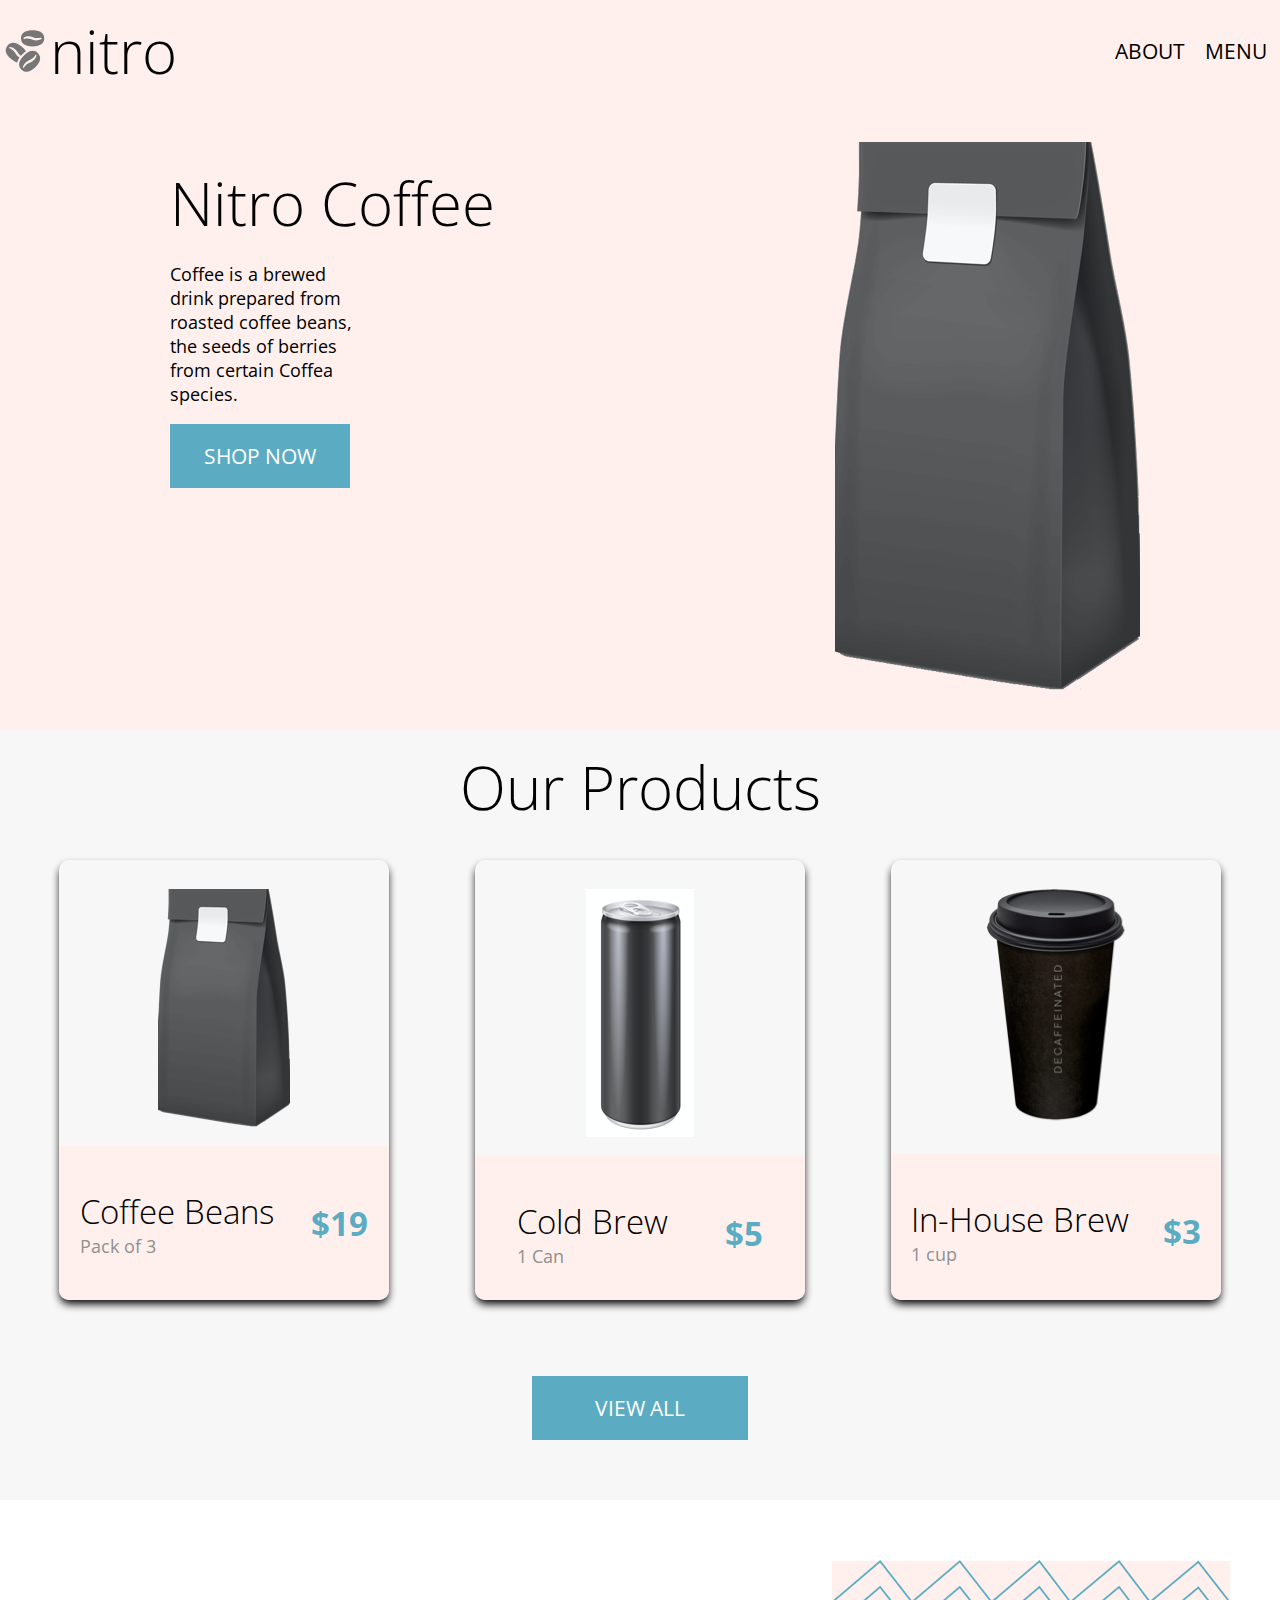
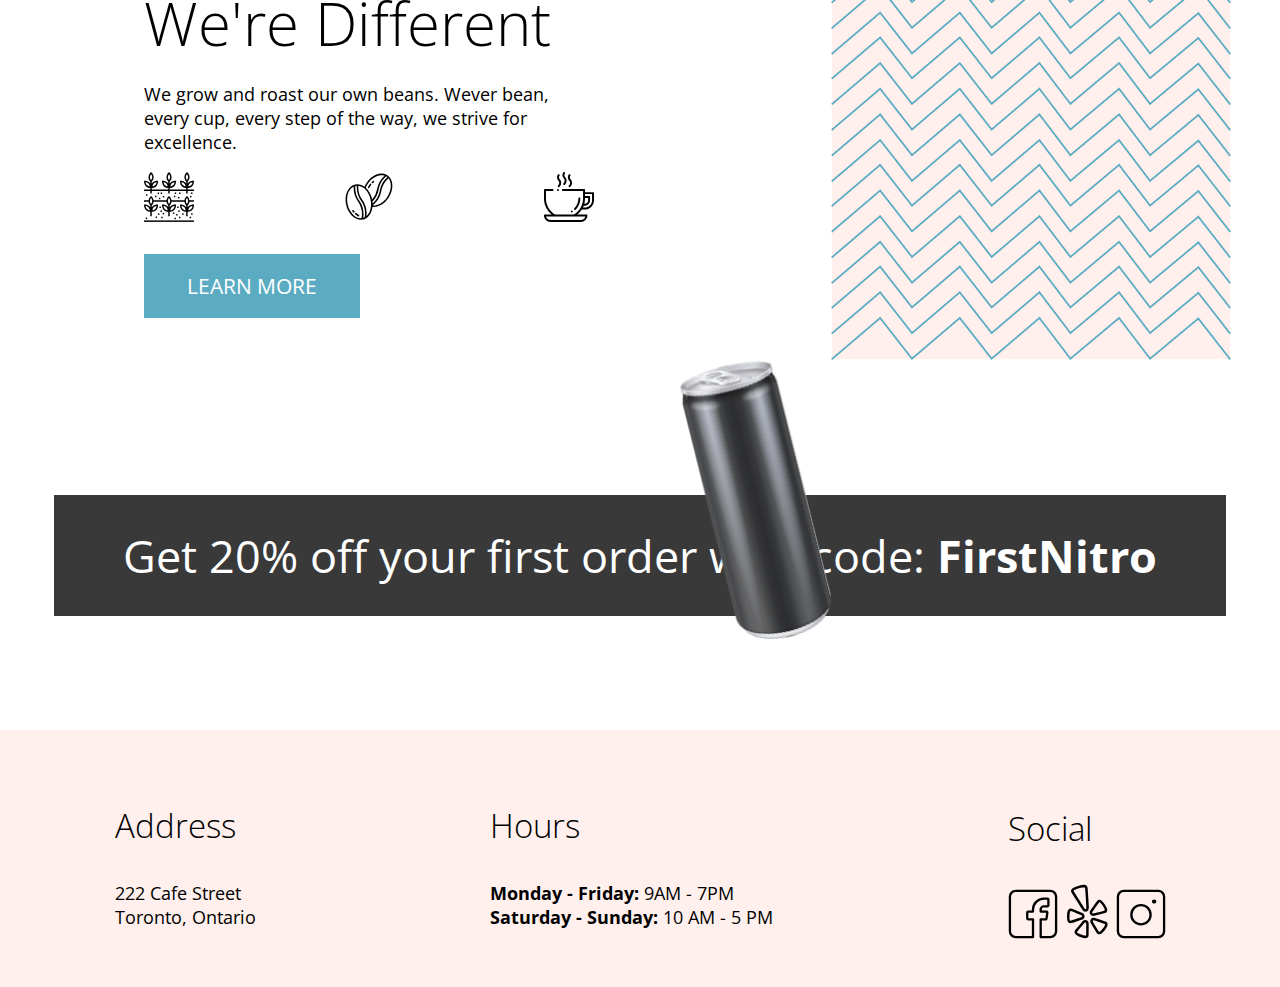
==== index.html @ 3b49636c "initial commit" ====
<!DOCTYPE html>
<html lang="en">
<head>
    <meta charset="UTF-8">
    <meta name="viewport" content="width=device-width, initial-scale=1.0">
    <link href="https://fonts.googleapis.com/css2?family=Open+Sans:ital,wght@0,300;0,400;0,600;0,700;1,400&display=swap" rel="stylesheet">
    <link rel="stylesheet" type="text/css" href="css/global.css">
    <link rel="stylesheet" type="text/css" href="css/landing.css">
    <title>Coffee Shop - Home</title>
</head>
<body>

    <header>
        <nav class="header__container">
            <div class="header_card-left">
                <a href="index.html"> 
                    <img src="assets/coffee-beans-logo-and-footer.svg" alt="coffee bean logo" class="header__img">
                   </a>
                <h2 class="header__nav--linktext">
                    nitro
                </h2>
            </div>
               
            <div class="header__card-right">

                 <a href="index.html" class="nav__link header__nav--linktext">
                        ABOUT
                 </a>
                <a href="pages /menu.html" class="nav__link header__nav--linktext">
                        MENU
                </a>
                <a href="pages /menu.html" class="nav__link header__nav--linktext nav-shopnow">
                   SHOP NOW
                </a>
             </div>
        </nav>
    </header>

    <section class="section__intro-container">
        <div class="section__intro-card"> 
            <h1 class="section__intro-title">Nitro Coffee</h1>
            <p class="section__intro-text">Coffee is a brewed drink prepared from roasted coffee beans, the seeds of berries from certain Coffea species.</p>
             <a href="pages /menu.html" class="section__button-shop-link">
                <button type="button" class="section__button-shop">SHOP NOW</button>
             </a>
        </div>
        <img src="assets/coffeebeans-hero.png" alt="coffee bag" class="section__intro-img">
    </section>


    <main class="main__background">
        <h2 class="main__title-text">Our Products</h2>

        <section class="main__cards"> 

            <div class="main__coffeebean_card"> 
                <img src="assets/coffeebeans.png" alt="coffee beans" class="main__coffeebean_card-img">
                <div class="main__coffeebean_card-bottom">
                    <div class="main__coffeebean_card-bottom-left">
                        <h3 class="main__coffeebean_card-bottom-title">Coffee Beans</h3>
                        <p class="main__coffeebean_card-bottom-descr"> Pack of 3</p>
                    </div>
                    <div class="main__coffeebean_card-bottom-right">
                        <p class="main__cards-price">$19</p>
                    </div>
                </div>
            </div>
        
            <div class="main__coldbrew_card">
                <img src="assets/coldbrew.png" alt="cold brew" class="main__coldbrew_card-img">
                <div class="main__coldbrew_card-bottom">
                    <div class="main__coldbrew_card-bottom-left">
                        <h3 class="main__coldbrew_card-bottom-title">Cold Brew</h3>
                        <p class="main__coldbrew_card-bottom-descr">1 Can</p>
                    </div>
                    <div class="main__coldbrew_card-bottom-right">
                        <p class="main__cards-price">$5</p>
                    </div>
                </div>
            </div>

            <div class="main__inhousebrew_card">
                <img src="assets/inhousebrew.png" alt="in-house brew" class="main__inhousebrew_card-img">
                <div class="main__inhousebrew_card-bottom">
                    <div class="main__inhousebrew-bottom-left">
                        <h3 class="main__inhousebrew_card-bottom-title">In-House Brew</h3>
                        <p class="main__inhousebrew_card-bottom-descr">1 cup</p>
                    </div>
                    <div class="main__inhousebrew_card-bottom-right">
                        <p class="main__cards-price">$3</p>
                    </div>
                </div>
            </div>
        </section>

        <div class="main__button-card">
            <a href="pages /menu.html" class="main__button-view--link main__button-view">VIEW ALL
                </a>
        </div>
    </main>

    <section>
        <div class="section__descr-container">
            <div class="section__descr-container-left">
                <h2 class="section__descr-title"> We're Different</h2>
                <p class="section__descr-words"> We grow and roast our own beans. Wever bean, every cup, every step of the way, we strive for excellence.</p>
                <div class="section__descr-img-card">
                    <img src="assets/planting.svg" alt="plant" class="section__descr-logo">
                    <img src="assets/coffee-beans.svg" alt="coffee beans" class="section__descr-logo">
                    <img src="assets/coffee-cup.svg" alt="coffeecup" class="section__descr-logo">
                </div>
                <a href="index.html" class="section__descr-button">LEARN MORE</a>
            </div>
            <div class="section__descr-container-right">
                <img src="assets/coldbrewbackground.png" alt="zigzag background" class="section__descr-bckgr-img">
                <img src="assets/tiltedcan.png" alt="tilted can" class="section__decr-img-can"> 
            </div>
        </div>
       
    </section>

    <section class="section__discount-card">
        <div class="section__discount-banner">
            <p class="section__discount-banner--text">Get 20% off your first order with code: <strong>FirstNitro</strong></p>
        </div>
    </section>
    
    <footer class="footer-area">
        <section class="footer__container">
            <div class="footer__card-address">
                <h3 class="footer_heading">Address</h3>
                <p>222 Cafe Street
                    <br>Toronto, Ontario<br>
                </p>
            </div>

            <div class="footer__card-hours">
                <h3 class="footer_heading">Hours</h3>
                <p> <strong>Monday - Friday:</strong> 9AM - 7PM
                    <br> <strong>Saturday - Sunday: </strong> 10 AM - 5 PM<br>
                </p>
            </div>

            <div class="footer__card-social"> 
                <h3 class="footer_heading">Social</h3>
                <a href="https://www.facebook.com/" class="footer-area__links"> 
                    <img src="assets/Facebook-Icon.svg" alt="Facebook" width="50px">
                </a>
                <a href="https://www.yelp.com/" class="footer-area__links"> 
                    <img src="assets/Yelp-Icon.svg" alt="Yelp" width="50px">
                </a>
                <a href="https://www.instagram.com" class="footer-area__links">
                    <img src="assets/Instagram-Icon.svg" alt="Instagram" width="50px">
                </a> 
            </div>

        </section>

    </footer>

</body>
</html>
---- css/global.css ----
body {
    font-family: 'Open Sans';
    font-weight: 400;
    margin:0;
    padding:0;
    text-decoration: none;
}
h1 {
    font-family: 'Open Sans';
    font-weight: 300;
    font-size: 3.75rem;
}
h2 {
    font-family: 'Open Sans';
    font-weight: 300;
    font-size: 3.75rem;
}
h3 {
    font-family:'Open Sans';
    font-weight: 300;
    font-size: 2.063rem;
}
.nav-heading {
    font-family:'Open Sans';
    font-weight: 300;
    font-size: 2.063rem;
    box-sizing: border-box;
}
.nav__link {
    font-family: 'Open Sans';
    font-weight: 400;
    font-size: 1.3125rem;
    padding: 10px; 
}

p {
    font-family: 'Open Sans';
    font-weight: 400;
    font-size: 1.125rem;
}

p.price {
    color: #5BACC3;
}
.main__cards-price {
    color: #5BACC3;
    font-size: 2.063rem;
    font-weight: 700;
    margin: auto;
}

.footer_heading {
    font-family:'Open Sans';
    font-weight: 300;
    font-size: 2.063rem;
}
---- css/landing.css ----
header {
    background-color: #FFF0ED;
    width: 100%;
    padding-bottom: 0.625rem;
    padding-top: 0.625rem;

}
nav.header__container {
    display: flex;
    align-items: center;
    gap: 58rem;
}

.header_card-left {
    display: flex;
    flex-direction: row;
    align-items: center;
}
.header__img {
    width: 50px;
    margin: 0;
    position: relative;
    top: 2px;
}
.header__card-right {
   display: flex;
   align-items: center;
    
}
.header__nav--linktext{
    margin: 0;
    text-decoration: none;
    color: inherit;
}

.nav-shopnow {
    color: #5BACC3;
}

.section__intro-container {
    background-color: #FFF0ED;
    padding: 1.25rem;
    width: 100%;
    box-sizing: border-box;
    display: flex;
}
.section__intro-card {
    margin-left: 9.375rem;
}
.section__intro-title {
    text-align: left;
    margin-bottom: 0;
}
.section__intro-text {
    text-align: left;
    width: 30%;
}
.section__intro-img {
    padding: 1.25rem;
    margin-right: 6.25rem;
}
.section__button-shop {
    background-color: #5BACC3;
    color: #fff;
    border: solid #5BACC3 2px;
    font-family: 'Open Sans';
    font-weight: 400;
    font-size: 1.313rem;
    width: 180px;
    text-align: center;
    padding: 1rem;
    margin: auto;
}
.section__button-shop-link{
    text-decoration: none;
}
.main__background {
    background-color: #F7F7F7;
}
.main__title-text {
    margin: 0px;
    text-align: center;
    padding: 1rem;
}
.main__cards {
    padding: 1rem;
    box-sizing: border-box;
    margin: auto;
    display: flex;
    align-items: center;
    justify-content: space-around;
    flex-direction: row;
}
.main__coffeebean_card{
    width: 20.625rem;
    height: 27.5rem;
    border-radius: 0.625rem;
    box-shadow: 0 5px 9px -1px;
    box-shadow: rgba(0, 0, 0, 0.25);
    text-align: center;
    box-sizing: border-box;
    overflow: hidden;
    
}
.main__coffeebean_card-img {
    max-width: 100%;
    padding: 1rem;
    position: relative;
    top: 3%;
}
.main__coffeebean_card-bottom {
    background-color:#FFF0ED;
    height: 35%;
    box-sizing: border-box;
    position: relative;
    top: 2.5%;
    display: flex;
    flex-direction: row;
    justify-content: space-evenly;
    gap: 15px;
}

.main__coffeebean_card-bottom-left {
    display: flex;
    flex-direction: column;
    justify-content: center;
    align-items: flex-start;
}
    
.main__coffeebean_card-bottom-title {
    margin: 0;
}
.main__coffeebean_card-bottom-descr{
    color: #909090;
    margin: 0;

}
.main__coffeebean_card-bottom-right {
    display: flex;
}

.main__coldbrew_card {
    width: 20.625rem;
    height: 27.5rem;
    border-radius: 0.625rem;
    box-shadow: 0 5px 9px -1px;
    box-shadow: rgba(0, 0, 0, 0.25);
    text-align: center;
    box-sizing: border-box;
    overflow: hidden;
}

.main__coldbrew_card-img {
    max-width: 100%;
    padding: 1rem;
    position: relative;
    top: 3%;
}
.main__coldbrew_card-bottom {
    background-color:#FFF0ED;
    height: 35%;
    box-sizing: border-box;
    position: relative;
    top: 2.5%;
    display: flex;
    flex-direction: row;
    justify-content: space-evenly;
    gap: 15px;
}

.main__coldbrew_card-bottom-left {
    display: flex;
    flex-direction: column;
    justify-content: center;
    align-items: flex-start;
}
    
.main__coldbrew_card-bottom-title {
    margin: 0;
}
.main__coldbrew_card-bottom-descr{
    color: #909090;
    margin: 0;

}
.main__coldbrew_card-bottom-right {
    display: flex;
}

.main__inhousebrew_card {
    width: 20.625rem;
    height: 27.5rem;
    border-radius: 0.625rem;
    box-shadow: 0 5px 9px -1px;
    box-shadow: rgba(0, 0, 0, 0.25);
    text-align: center;
    overflow: hidden;
}

.main__inhousebrew_card-img {
    max-width: 100%;
    padding: 1rem;
    position: relative;
    top: 3%;
}
.main__inhousebrew_card-bottom {
    background-color:#FFF0ED;
    height: 35%;
    box-sizing: border-box;
    position: relative;
    top: 5.75%;
    display: flex;
    flex-direction: row;
    justify-content: space-evenly;
    gap: 15px;
}

.main__inhousebrew-bottom-left {
    display: flex;
    flex-direction: column;
    justify-content: center;
    align-items: flex-start;
}
    
.main__inhousebrew_card-bottom-title {
    margin: 0;
}
.main__inhousebrew_card-bottom-descr{
    color: #909090;
    margin: 0;

}
.main__inhousebrew_card-bottom-right {
    display: flex;
}

.main__button-card {
   display: flex;
   justify-content: center;
   align-items: center;
   margin: 1.25rem;
   padding-top: 40px;
   padding-bottom: 60px;
}
.main__button-view {
    background-color: #5BACC3;
    color: #fff;
    border: solid #5BACC3 2px;
    font-family: 'Open Sans';
    font-weight: 400;
    font-size: 1.313rem;
    width: 180px;
    text-align: center;
    padding: 1rem;
    margin: auto;
}
.main__button-view--link {
    text-decoration: none;
} 
.section__descr-container {
    display: flex;
    background-color: #fff;
    padding: 20px;
    align-items: center;
}
.section__descr-container-left {
    display: flex;
    flex-direction: column;
    justify-content: center;
    margin-left: 10%;
}
.section__descr-title {
    margin: 0;
}
.section__descr-words {
    width: 65%;
}
.section__descr-img-card {
    display: flex;
    gap: 150px;
}
.section__descr-logo {
    width: 50px;
}

.section__descr-button {
    background-color: #5BACC3;
    color: #fff;
    border: solid #5BACC3 2px;
    font-family: 'Open Sans';
    font-weight: 400;
    font-size: 1.313rem;
    width: 180px;
    text-align: center;
    padding: 1rem;
    margin-top: 2rem;
    text-decoration: none;
}

.section__descr-container-right {
    width: 50%;
    height: 420px;
    box-sizing: border-box;
    display: flex;
    flex-wrap: wrap;
    align-items: center;
    justify-content: center;
}
.section__descr-bckgr-img {
    width: 400px;
    padding-top:20px;
}
.section__decr-img-can {
    height:280px;
    translate: -275px;
    width: auto;
}

.section__discount-card {
    background-color: #fff;
    width: 100%;
    height: 350px;
    display: flex;
    justify-content: center;
}  
.section__discount-banner--text {
    font-family: 'Open Sans';
    font-weight: 400;
    font-size: 2.813rem;
    padding: 1.25rem;
    margin: auto;
}
.section__discount-banner {
    background-color: #393939;
    width: 90%;
    color: #fff;
    text-align: center;
    padding: 0.625rem 0.625rem;
    margin: auto;

}
.footer-area {
    background-color: #FFF0ED;
}
.footer__container {
    display: flex;
    column-gap: 80px;
    justify-content: space-evenly;
    align-items: center;
    
}
.footer__card-address{
    padding: 1.25rem;
    margin: 1.25rem;
}
.footer__card-hours{
    padding: 1.25rem;
    margin: 1.25rem;
}
.footer__card-social{
    padding: 1.25rem;
    margin: 1.25rem;
}

.footer-area__links {
    text-decoration: none;
}
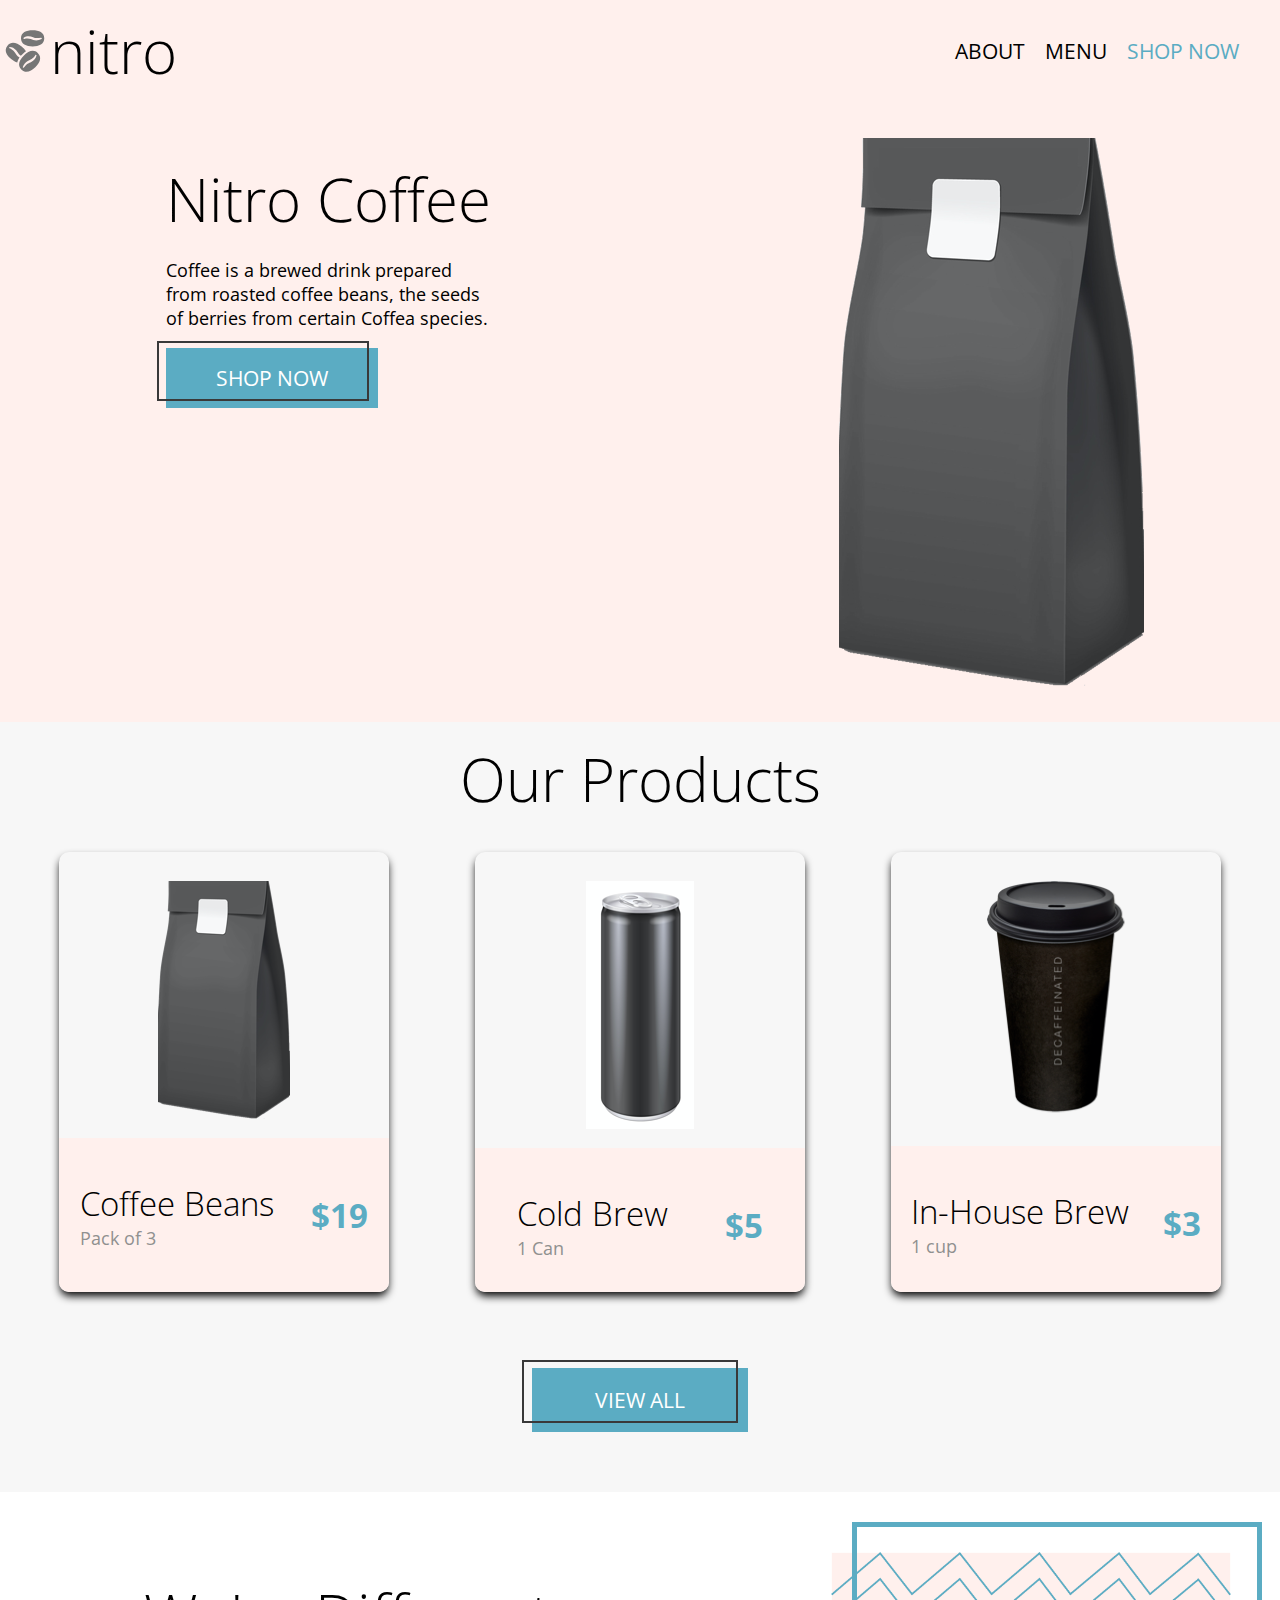
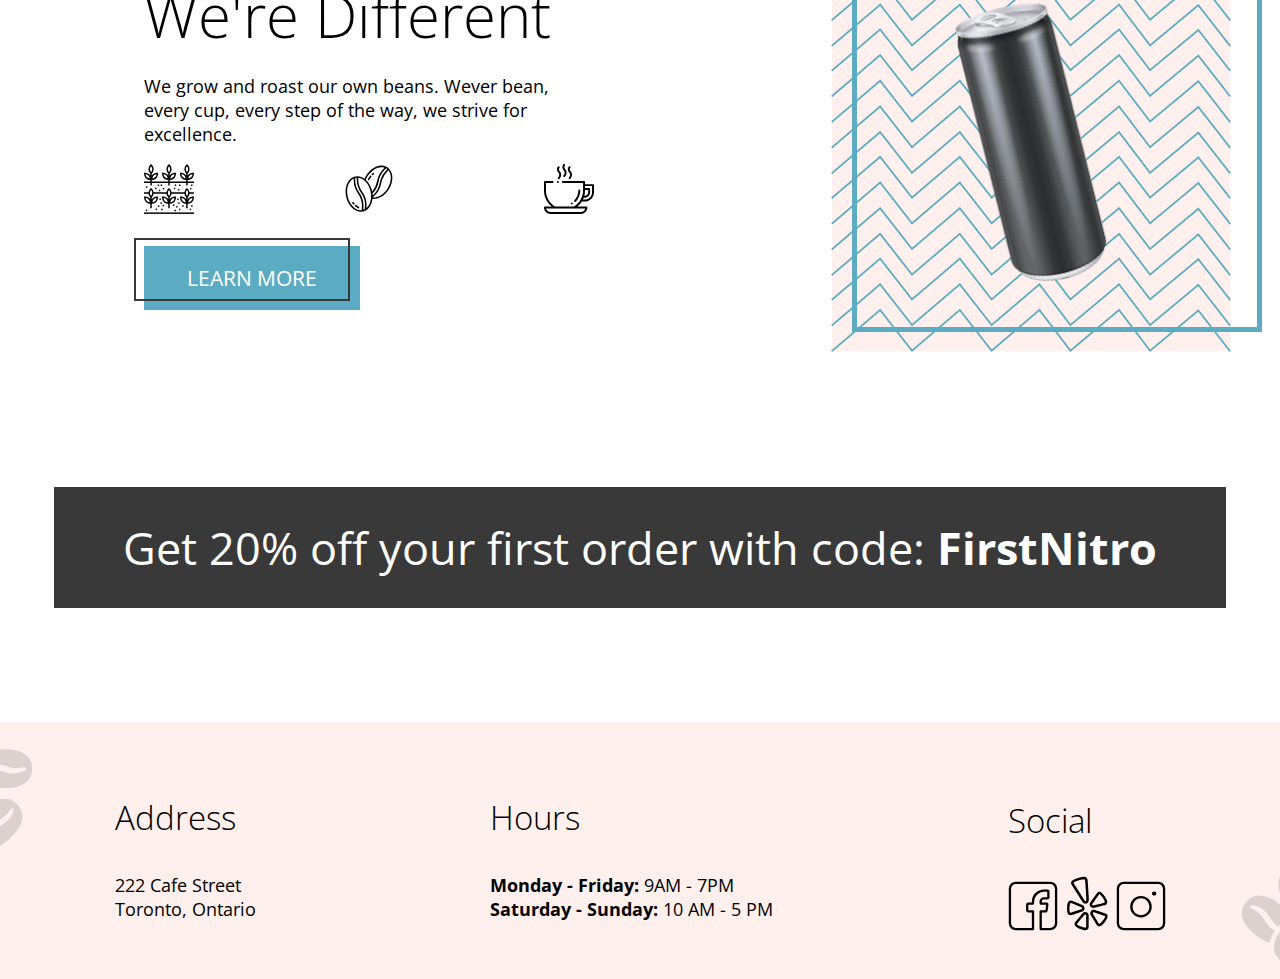
==== commit 50484591: "exercise 15 commit" ====
--- a/index.html
+++ b/index.html
@@ -40,9 +40,9 @@
         <div class="section__intro-card"> 
             <h1 class="section__intro-title">Nitro Coffee</h1>
             <p class="section__intro-text">Coffee is a brewed drink prepared from roasted coffee beans, the seeds of berries from certain Coffea species.</p>
-             <a href="pages /menu.html" class="section__button-shop-link">
-                <button type="button" class="section__button-shop">SHOP NOW</button>
-             </a>
+            <a href="pages /menu.html" class="section__button-shop-link section__button-shop">SHOP NOW
+                    <div class="section__button-shop-border"> </div>
+                </a>
         </div>
         <img src="assets/coffeebeans-hero.png" alt="coffee bag" class="section__intro-img">
     </section>
@@ -95,7 +95,8 @@
 
         <div class="main__button-card">
             <a href="pages /menu.html" class="main__button-view--link main__button-view">VIEW ALL
-                </a>
+                <div class="main__button-view-border"></div>    
+            </a>
         </div>
     </main>
 
@@ -109,11 +110,14 @@
                     <img src="assets/coffee-beans.svg" alt="coffee beans" class="section__descr-logo">
                     <img src="assets/coffee-cup.svg" alt="coffeecup" class="section__descr-logo">
                 </div>
-                <a href="index.html" class="section__descr-button">LEARN MORE</a>
+                <a href="index.html" class="section__descr-button">LEARN MORE
+                    <div class="section__descr-button-border"></div>
+                </a>
             </div>
             <div class="section__descr-container-right">
                 <img src="assets/coldbrewbackground.png" alt="zigzag background" class="section__descr-bckgr-img">
                 <img src="assets/tiltedcan.png" alt="tilted can" class="section__decr-img-can"> 
+                <div class="section__descr-img-border"></div>
             </div>
         </div>
        
@@ -127,11 +131,13 @@
     
     <footer class="footer-area">
         <section class="footer__container">
+
             <div class="footer__card-address">
                 <h3 class="footer_heading">Address</h3>
                 <p>222 Cafe Street
                     <br>Toronto, Ontario<br>
                 </p>
+                 <img src="assets/coffee-beans-logo-and-footer.svg" alt="bean logo" class="footer__img-bean-left">
             </div>
 
             <div class="footer__card-hours">
@@ -152,6 +158,8 @@
                 <a href="https://www.instagram.com" class="footer-area__links">
                     <img src="assets/Instagram-Icon.svg" alt="Instagram" width="50px">
                 </a> 
+                 <img src="assets/coffee-beans-logo-and-footer.svg" alt="bean logo" class="footer__img-bean-right">
+                
             </div>
 
         </section>
--- a/css/global.css
+++ b/css/global.css
@@ -5,6 +5,7 @@
     margin:0;
     padding:0;
     text-decoration: none;
+    overflow-x:hidden;
 }
 h1 {
     font-family: 'Open Sans';
--- a/css/landing.css
+++ b/css/landing.css
@@ -8,7 +8,7 @@
 nav.header__container {
     display: flex;
     align-items: center;
-    gap: 58rem;
+    gap: 60%;
 }
 
 .header_card-left {
@@ -17,7 +17,7 @@
     align-items: center;
 }
 .header__img {
-    width: 50px;
+    width: 3.125rem;
     margin: 0;
     position: relative;
     top: 2px;
@@ -39,13 +39,16 @@
 
 .section__intro-container {
     background-color: #FFF0ED;
-    padding: 1.25rem;
+    padding: 1rem;
     width: 100%;
     box-sizing: border-box;
     display: flex;
+    flex-direction: row;
 }
 .section__intro-card {
     margin-left: 9.375rem;
+    display: flex;
+    flex-direction: column;
 }
 .section__intro-title {
     text-align: left;
@@ -53,26 +56,36 @@
 }
 .section__intro-text {
     text-align: left;
-    width: 30%;
-}
-.section__intro-img {
-    padding: 1.25rem;
-    margin-right: 6.25rem;
-}
+    width: 50%;
+}
+
 .section__button-shop {
     background-color: #5BACC3;
     color: #fff;
-    border: solid #5BACC3 2px;
     font-family: 'Open Sans';
     font-weight: 400;
     font-size: 1.313rem;
-    width: 180px;
-    text-align: center;
-    padding: 1rem;
-    margin: auto;
+    width: 11.25rem;
+    text-align: center;
+    padding: 1rem;
+    position: relative;
 }
 .section__button-shop-link{
     text-decoration: none;
+    position: relative;
+}
+.section__button-shop-border {
+    position: absolute;
+    border: 2px solid #393939;
+    width: 13rem;
+    height: 3.5rem;
+    bottom: 0.422rem;
+    right: 0.563rem;
+    
+}
+.section__intro-img {
+    padding: 1.25rem;
+    margin-right: 6.25rem;
 }
 .main__background {
     background-color: #F7F7F7;
@@ -117,7 +130,7 @@
     display: flex;
     flex-direction: row;
     justify-content: space-evenly;
-    gap: 15px;
+    gap: 0.938rem;
 }
 
 .main__coffeebean_card-bottom-left {
@@ -165,7 +178,7 @@
     display: flex;
     flex-direction: row;
     justify-content: space-evenly;
-    gap: 15px;
+    gap: 0.938rem;
 }
 
 .main__coldbrew_card-bottom-left {
@@ -212,7 +225,7 @@
     display: flex;
     flex-direction: row;
     justify-content: space-evenly;
-    gap: 15px;
+    gap: 0.938rem;
 }
 
 .main__inhousebrew-bottom-left {
@@ -239,8 +252,9 @@
    justify-content: center;
    align-items: center;
    margin: 1.25rem;
-   padding-top: 40px;
-   padding-bottom: 60px;
+   padding-top: 2.5rem;
+   padding-bottom: 3.75rem;
+   position: relative;
 }
 .main__button-view {
     background-color: #5BACC3;
@@ -249,18 +263,27 @@
     font-family: 'Open Sans';
     font-weight: 400;
     font-size: 1.313rem;
-    width: 180px;
+    width: 11.25rem;
     text-align: center;
     padding: 1rem;
     margin: auto;
+    position: relative;
 }
 .main__button-view--link {
     text-decoration: none;
 } 
+.main__button-view-border {
+    position: absolute; 
+    border: 2px solid #393939;
+    width: 13.25rem;
+    height: 3.7rem;
+    bottom: 0.438rem;
+    right: 0.5rem;
+}
 .section__descr-container {
     display: flex;
     background-color: #fff;
-    padding: 20px;
+    padding: 1.25rem;
     align-items: center;
 }
 .section__descr-container-left {
@@ -268,6 +291,7 @@
     flex-direction: column;
     justify-content: center;
     margin-left: 10%;
+    position: relative;
 }
 .section__descr-title {
     margin: 0;
@@ -277,10 +301,10 @@
 }
 .section__descr-img-card {
     display: flex;
-    gap: 150px;
+    gap: 9.375rem;
 }
 .section__descr-logo {
-    width: 50px;
+    width: 3.125rem;
 }
 
 .section__descr-button {
@@ -290,36 +314,54 @@
     font-family: 'Open Sans';
     font-weight: 400;
     font-size: 1.313rem;
-    width: 180px;
+    width: 11.25rem;
     text-align: center;
     padding: 1rem;
     margin-top: 2rem;
     text-decoration: none;
+    position: relative;
+}
+.section__descr-button-border {
+    position: absolute; 
+    border: 2px solid #393939;
+    width: 13.25rem;
+    height: 3.7rem;
+    bottom: 0.438rem;
+    right: 0.5rem;
 }
 
 .section__descr-container-right {
     width: 50%;
-    height: 420px;
+    height: 26.25rem;
     box-sizing: border-box;
     display: flex;
     flex-wrap: wrap;
     align-items: center;
     justify-content: center;
+    position: relative;
 }
 .section__descr-bckgr-img {
-    width: 400px;
-    padding-top:20px;
+    width: 25rem;
+    padding-top:1.25rem;
+    position: relative;
 }
 .section__decr-img-can {
-    height:280px;
-    translate: -275px;
-    width: auto;
+    height: 17.5rem;
+    position: absolute;
+}
+.section__descr-img-border {
+    position: absolute;
+    border: 5px solid #5BACC3;
+    width: 25rem;
+    height: 25rem;
+    bottom: 1.25rem;
+    left: 3.125rem;
 }
 
 .section__discount-card {
     background-color: #fff;
     width: 100%;
-    height: 350px;
+    height: 21.875rem;
     display: flex;
     justify-content: center;
 }  
@@ -341,17 +383,29 @@
 }
 .footer-area {
     background-color: #FFF0ED;
+    width:100%;
+    overflow-x:hidden;
 }
 .footer__container {
     display: flex;
-    column-gap: 80px;
+    column-gap: 5rem;
     justify-content: space-evenly;
-    align-items: center;
-    
-}
+    align-items: center; 
+    position:relative;
+    width:100%;
+}
+.footer__img-bean-left{
+    opacity: 25%;
+    width: 7.5rem;
+    position: absolute;
+    bottom: 6.25rem;
+    right: 14.375rem;
+}
+
 .footer__card-address{
     padding: 1.25rem;
     margin: 1.25rem;
+    position: relative;
 }
 .footer__card-hours{
     padding: 1.25rem;
@@ -360,6 +414,15 @@
 .footer__card-social{
     padding: 1.25rem;
     margin: 1.25rem;
+    position: relative;
+    width: auto; 
+}
+.footer__img-bean-right{
+    position: absolute;
+    opacity: 25%;
+    width: 7.5rem;
+    top: 6.875rem;
+    left: 15rem;
 }
 
 .footer-area__links {
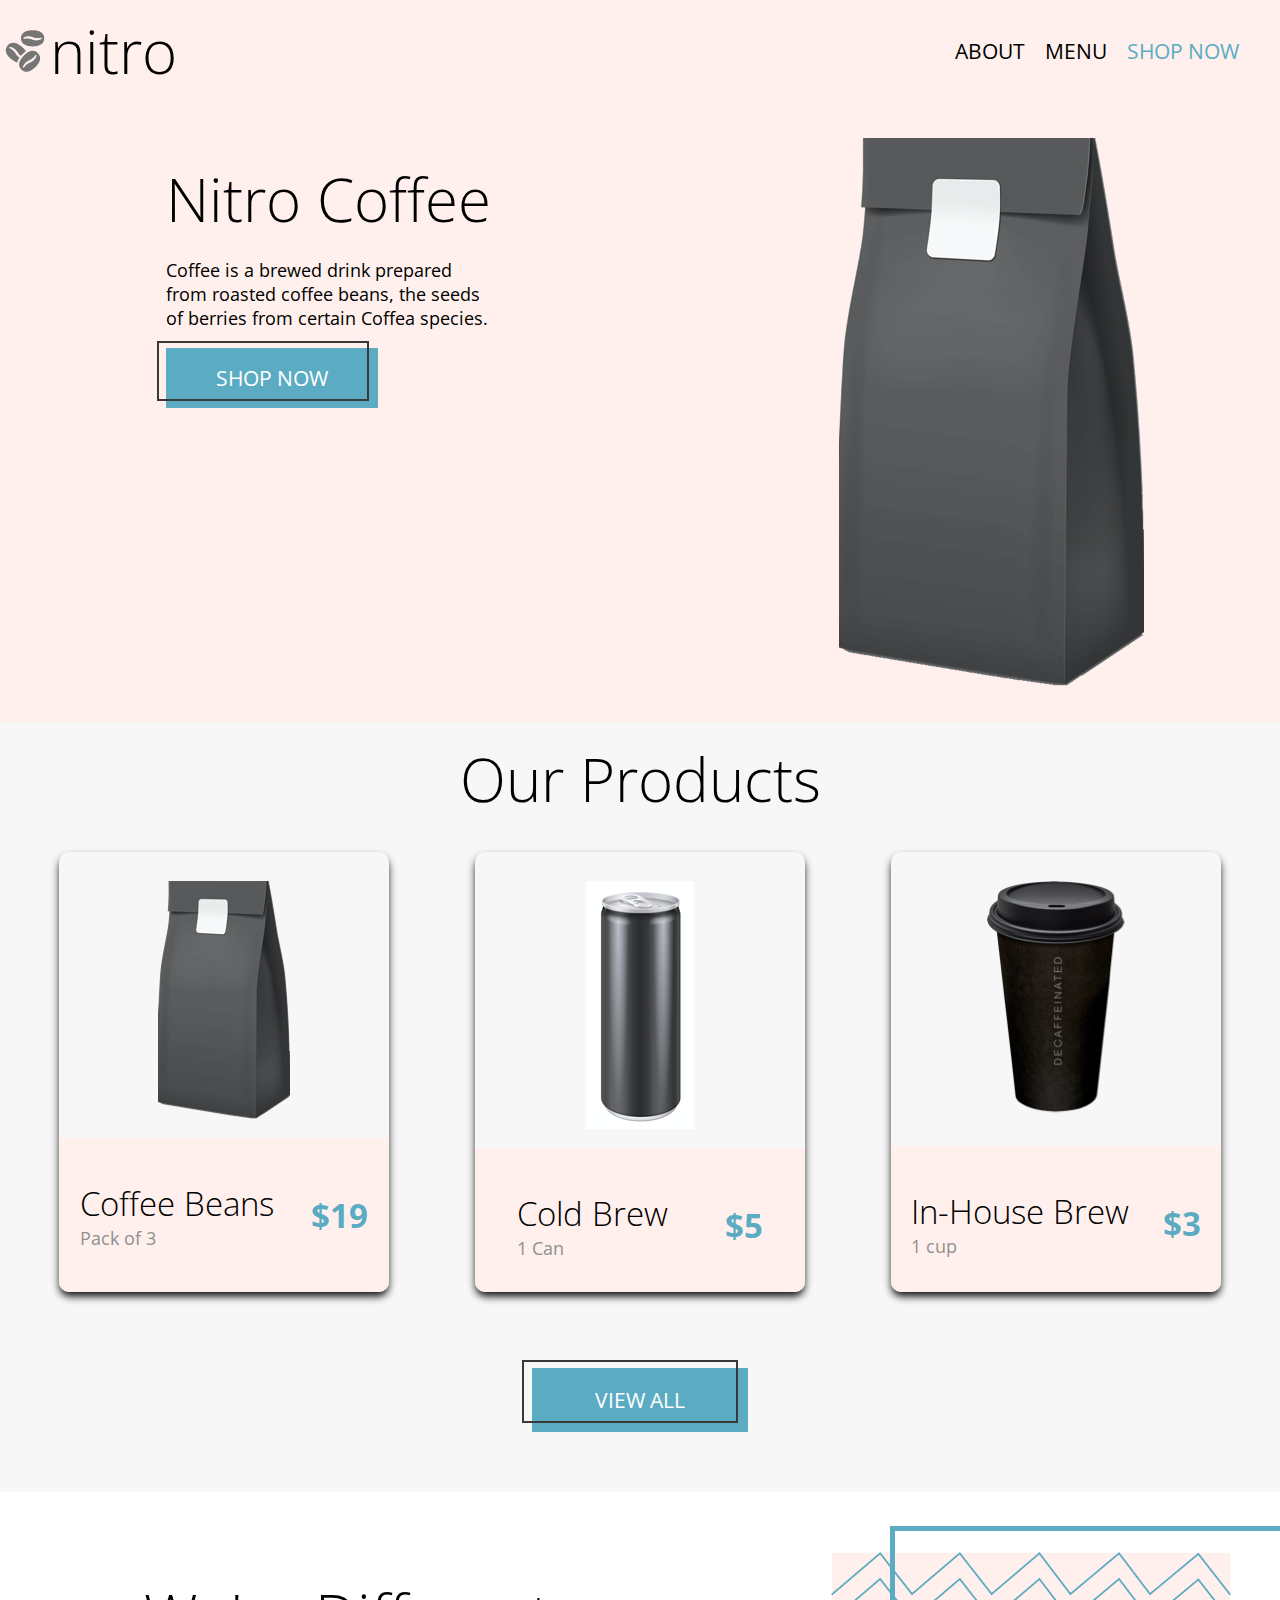
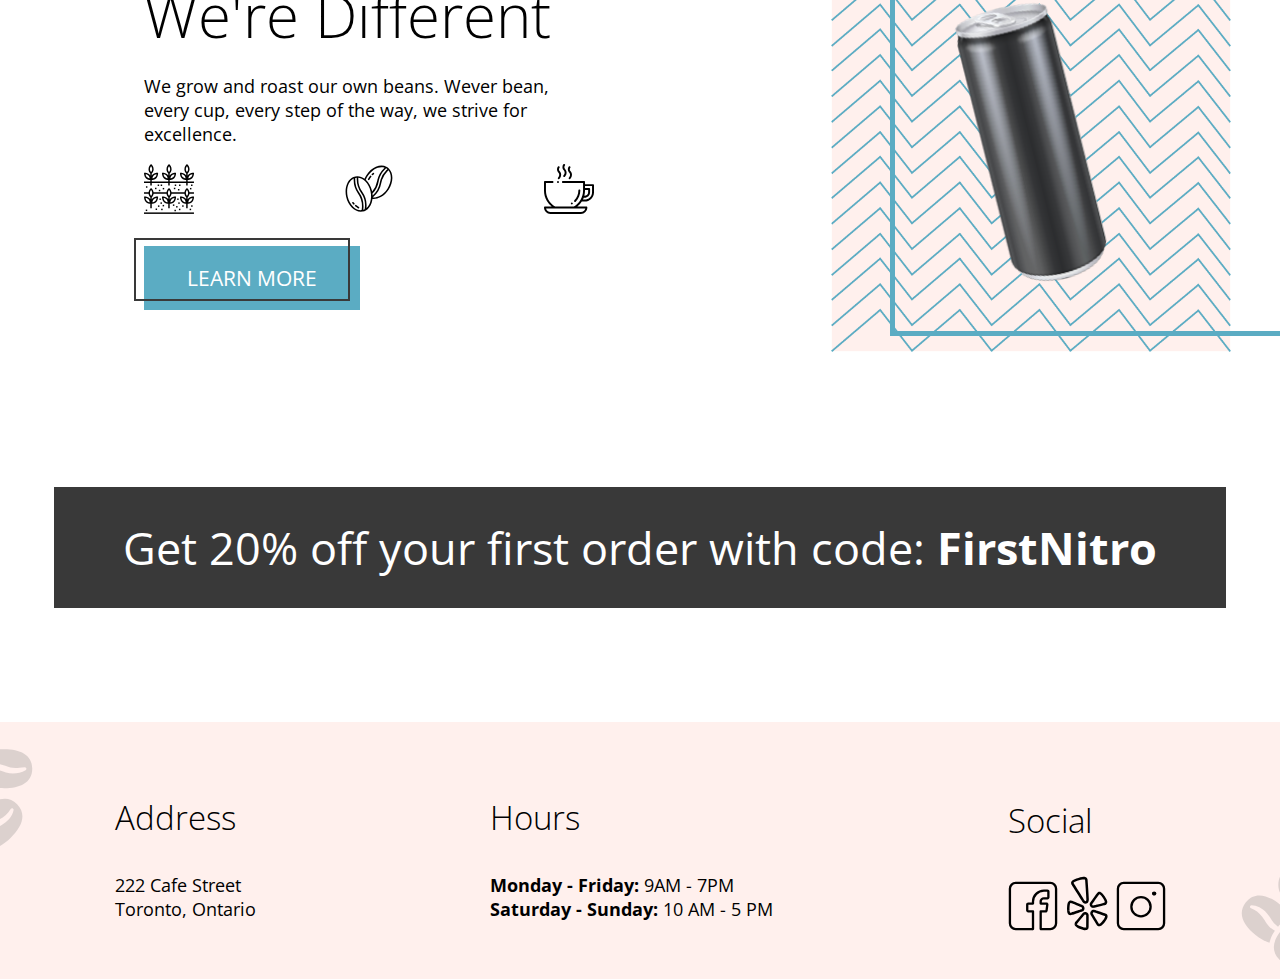
==== commit b6f98900: "exercise 16 commit" ====
--- a/index.html
+++ b/index.html
@@ -4,8 +4,8 @@
     <meta charset="UTF-8">
     <meta name="viewport" content="width=device-width, initial-scale=1.0">
     <link href="https://fonts.googleapis.com/css2?family=Open+Sans:ital,wght@0,300;0,400;0,600;0,700;1,400&display=swap" rel="stylesheet">
-    <link rel="stylesheet" type="text/css" href="css/global.css">
-    <link rel="stylesheet" type="text/css" href="css/landing.css">
+    <link rel="stylesheet" type="text/css" href="scss/landing.scss">
+    <link rel="stylesheet" type="text/css" href="scss/landing.css">
     <title>Coffee Shop - Home</title>
 </head>
 <body>
@@ -14,7 +14,7 @@
         <nav class="header__container">
             <div class="header_card-left">
                 <a href="index.html"> 
-                    <img src="assets/coffee-beans-logo-and-footer.svg" alt="coffee bean logo" class="header__img">
+                    <img src="/assets/logos/coffee-beans-logo-and-footer.svg" alt="coffee bean logo" class="header__img">
                    </a>
                 <h2 class="header__nav--linktext">
                     nitro
@@ -44,7 +44,7 @@
                     <div class="section__button-shop-border"> </div>
                 </a>
         </div>
-        <img src="assets/coffeebeans-hero.png" alt="coffee bag" class="section__intro-img">
+        <img src="assets/images/coffeebeans-hero.png" alt="coffee bag" class="section__intro-img">
     </section>
 
 
@@ -54,7 +54,7 @@
         <section class="main__cards"> 
 
             <div class="main__coffeebean_card"> 
-                <img src="assets/coffeebeans.png" alt="coffee beans" class="main__coffeebean_card-img">
+                <img src="assets/images/coffeebeans.png" alt="coffee beans" class="main__coffeebean_card-img">
                 <div class="main__coffeebean_card-bottom">
                     <div class="main__coffeebean_card-bottom-left">
                         <h3 class="main__coffeebean_card-bottom-title">Coffee Beans</h3>
@@ -67,7 +67,7 @@
             </div>
         
             <div class="main__coldbrew_card">
-                <img src="assets/coldbrew.png" alt="cold brew" class="main__coldbrew_card-img">
+                <img src="assets/images/coldbrew.png" alt="cold brew" class="main__coldbrew_card-img">
                 <div class="main__coldbrew_card-bottom">
                     <div class="main__coldbrew_card-bottom-left">
                         <h3 class="main__coldbrew_card-bottom-title">Cold Brew</h3>
@@ -80,7 +80,7 @@
             </div>
 
             <div class="main__inhousebrew_card">
-                <img src="assets/inhousebrew.png" alt="in-house brew" class="main__inhousebrew_card-img">
+                <img src="assets/images/inhousebrew.png" alt="in-house brew" class="main__inhousebrew_card-img">
                 <div class="main__inhousebrew_card-bottom">
                     <div class="main__inhousebrew-bottom-left">
                         <h3 class="main__inhousebrew_card-bottom-title">In-House Brew</h3>
@@ -106,17 +106,17 @@
                 <h2 class="section__descr-title"> We're Different</h2>
                 <p class="section__descr-words"> We grow and roast our own beans. Wever bean, every cup, every step of the way, we strive for excellence.</p>
                 <div class="section__descr-img-card">
-                    <img src="assets/planting.svg" alt="plant" class="section__descr-logo">
-                    <img src="assets/coffee-beans.svg" alt="coffee beans" class="section__descr-logo">
-                    <img src="assets/coffee-cup.svg" alt="coffeecup" class="section__descr-logo">
+                    <img src="assets/logos/planting.svg" alt="plant" class="section__descr-logo">
+                    <img src="assets/logos/coffee-beans.svg" alt="coffee beans" class="section__descr-logo">
+                    <img src="assets/logos/coffee-cup.svg" alt="coffeecup" class="section__descr-logo">
                 </div>
                 <a href="index.html" class="section__descr-button">LEARN MORE
                     <div class="section__descr-button-border"></div>
                 </a>
             </div>
             <div class="section__descr-container-right">
-                <img src="assets/coldbrewbackground.png" alt="zigzag background" class="section__descr-bckgr-img">
-                <img src="assets/tiltedcan.png" alt="tilted can" class="section__decr-img-can"> 
+                <img src="assets/images/coldbrewbackground.png" alt="zigzag background" class="section__descr-bckgr-img">
+                <img src="assets/images/tiltedcan.png" alt="tilted can" class="section__decr-img-can"> 
                 <div class="section__descr-img-border"></div>
             </div>
         </div>
@@ -137,7 +137,7 @@
                 <p>222 Cafe Street
                     <br>Toronto, Ontario<br>
                 </p>
-                 <img src="assets/coffee-beans-logo-and-footer.svg" alt="bean logo" class="footer__img-bean-left">
+                 <img src="assets/logos/coffee-beans-logo-and-footer.svg" alt="bean logo" class="footer__img-bean-left">
             </div>
 
             <div class="footer__card-hours">
@@ -150,15 +150,15 @@
             <div class="footer__card-social"> 
                 <h3 class="footer_heading">Social</h3>
                 <a href="https://www.facebook.com/" class="footer-area__links"> 
-                    <img src="assets/Facebook-Icon.svg" alt="Facebook" width="50px">
+                    <img src="assets/logos/Facebook-Icon.svg" alt="Facebook" width="50px">
                 </a>
                 <a href="https://www.yelp.com/" class="footer-area__links"> 
-                    <img src="assets/Yelp-Icon.svg" alt="Yelp" width="50px">
+                    <img src="assets/logos/Yelp-Icon.svg" alt="Yelp" width="50px">
                 </a>
                 <a href="https://www.instagram.com" class="footer-area__links">
-                    <img src="assets/Instagram-Icon.svg" alt="Instagram" width="50px">
+                    <img src="assets/logos/Instagram-Icon.svg" alt="Instagram" width="50px">
                 </a> 
-                 <img src="assets/coffee-beans-logo-and-footer.svg" alt="bean logo" class="footer__img-bean-right">
+                 <img src="assets/logos/coffee-beans-logo-and-footer.svg" alt="bean logo" class="footer__img-bean-right">
                 
             </div>
 
--- a/scss/landing.css
+++ b/scss/landing.css
@@ -0,0 +1,521 @@
+body {
+  font-family: "Open Sans";
+  font-weight: 400;
+  margin: 0;
+  padding: 0;
+  text-decoration: none;
+  overflow-x: hidden;
+}
+
+h1, h2 {
+  font-family: "Open Sans";
+  font-weight: 300;
+  font-size: 3.75rem;
+}
+
+h3 {
+  font-family: "Open Sans";
+  font-weight: 300;
+  font-size: 2.063rem;
+}
+
+.nav__link {
+  font-family: "Open Sans";
+  font-weight: 400;
+  font-size: 1.3125rem;
+  padding: 10px;
+}
+
+p {
+  font-family: "Open Sans";
+  font-weight: 400;
+  font-size: 1.125rem;
+}
+
+.price {
+  color: #5BACC3;
+}
+
+.main__cards-price {
+  color: #5BACC3;
+  font-size: 2.063rem;
+  font-weight: 700;
+  margin: auto;
+}
+
+.footer_heading {
+  font-family: "Open Sans";
+  font-weight: 300;
+  font-size: 2.063rem;
+}
+
+header {
+  background-color: #FFF0ED;
+  width: 100%;
+  padding-bottom: 0.625rem;
+  padding-top: 0.625rem;
+}
+
+nav.header__container {
+  display: flex;
+  align-items: center;
+  gap: 60%;
+}
+
+.header_card-left {
+  display: flex;
+  flex-direction: row;
+  align-items: center;
+}
+
+.header__img {
+  width: 3.125rem;
+  margin: 0;
+  position: relative;
+  top: 2px;
+}
+
+.header__card-right {
+  display: flex;
+  align-items: center;
+}
+
+.header__nav--linktext {
+  margin: 0;
+  text-decoration: none;
+  color: inherit;
+}
+
+.nav-shopnow {
+  color: #5BACC3;
+}
+
+.section__intro-container {
+  background-color: #FFF0ED;
+  padding: 1rem;
+  width: 100%;
+  box-sizing: border-box;
+  display: flex;
+  flex-direction: row;
+}
+
+.section__intro-card {
+  margin-left: 9.375rem;
+  display: flex;
+  flex-direction: column;
+}
+
+.section__intro-title {
+  text-align: left;
+  margin-bottom: 0;
+}
+
+.section__intro-text {
+  text-align: left;
+  width: 50%;
+}
+
+.section__button-shop {
+  background-color: #5BACC3;
+  color: #FFF;
+  font-family: "Open Sans";
+  font-weight: 400;
+  font-size: 1.313rem;
+  position: relative;
+  width: 11.25rem;
+  text-align: center;
+  padding: 1rem;
+}
+
+.section__button-shop-link {
+  text-decoration: none;
+  position: relative;
+}
+
+.section__button-shop-border {
+  position: absolute;
+  border: 2px solid #393939;
+  width: 13rem;
+  height: 3.5rem;
+  bottom: 0.422rem;
+  right: 0.563rem;
+}
+
+.section__intro-img {
+  padding: 1.25rem;
+  margin-right: 6.25rem;
+}
+
+.main__background {
+  background-color: #F7F7F7;
+}
+
+.main__title-text {
+  margin: 0px;
+  text-align: center;
+  padding: 1rem;
+}
+
+.main__cards {
+  padding: 1rem;
+  box-sizing: border-box;
+  margin: auto;
+  display: flex;
+  align-items: center;
+  justify-content: space-around;
+  flex-direction: row;
+}
+
+.main__coffeebean_card {
+  width: 20.625rem;
+  height: 27.5rem;
+  border-radius: 0.625rem;
+  box-shadow: 0 5px 9px -1px;
+  box-shadow: rgba(0, 0, 0, 0.25);
+  text-align: center;
+  box-sizing: border-box;
+  overflow: hidden;
+}
+
+.main__coffeebean_card-img {
+  max-width: 100%;
+  padding: 1rem;
+  position: relative;
+  top: 3%;
+}
+
+.main__coffeebean_card-bottom {
+  background-color: #FFF0ED;
+  height: 35%;
+  box-sizing: border-box;
+  position: relative;
+  top: 2.5%;
+  display: flex;
+  flex-direction: row;
+  justify-content: space-evenly;
+  gap: 0.938rem;
+}
+
+.main__coffeebean_card-bottom-left {
+  display: flex;
+  flex-direction: column;
+  justify-content: center;
+  align-items: flex-start;
+}
+
+.main__coffeebean_card-bottom-title {
+  margin: 0;
+}
+
+.main__coffeebean_card-bottom-descr {
+  color: #909090;
+  margin: 0;
+}
+
+.main__coffeebean_card-bottom-right {
+  display: flex;
+}
+
+.main__coldbrew_card {
+  width: 20.625rem;
+  height: 27.5rem;
+  border-radius: 0.625rem;
+  box-shadow: 0 5px 9px -1px;
+  box-shadow: rgba(0, 0, 0, 0.25);
+  text-align: center;
+  box-sizing: border-box;
+  overflow: hidden;
+}
+
+.main__coldbrew_card-img {
+  max-width: 100%;
+  padding: 1rem;
+  position: relative;
+  top: 3%;
+}
+
+.main__coldbrew_card-bottom {
+  background-color: #FFF0ED;
+  height: 35%;
+  box-sizing: border-box;
+  position: relative;
+  top: 2.5%;
+  display: flex;
+  flex-direction: row;
+  justify-content: space-evenly;
+  gap: 0.938rem;
+}
+
+.main__coldbrew_card-bottom-left {
+  display: flex;
+  flex-direction: column;
+  justify-content: center;
+  align-items: flex-start;
+}
+
+.main__coldbrew_card-bottom-title {
+  margin: 0;
+}
+
+.main__coldbrew_card-bottom-descr {
+  color: #909090;
+  margin: 0;
+}
+
+.main__coldbrew_card-bottom-right {
+  display: flex;
+}
+
+.main__inhousebrew_card {
+  width: 20.625rem;
+  height: 27.5rem;
+  border-radius: 0.625rem;
+  box-shadow: 0 5px 9px -1px;
+  box-shadow: rgba(0, 0, 0, 0.25);
+  text-align: center;
+  box-sizing: border-box;
+  overflow: hidden;
+}
+
+.main__inhousebrew_card-img {
+  max-width: 100%;
+  padding: 1rem;
+  position: relative;
+  top: 3%;
+}
+
+.main__inhousebrew_card-bottom {
+  background-color: #FFF0ED;
+  height: 35%;
+  box-sizing: border-box;
+  position: relative;
+  top: 5.75%;
+  display: flex;
+  flex-direction: row;
+  justify-content: space-evenly;
+  gap: 0.938rem;
+}
+
+.main__inhousebrew-bottom-left {
+  display: flex;
+  flex-direction: column;
+  justify-content: center;
+  align-items: flex-start;
+}
+
+.main__inhousebrew_card-bottom-title {
+  margin: 0;
+}
+
+.main__inhousebrew_card-bottom-descr {
+  color: #909090;
+  margin: 0;
+}
+
+.main__inhousebrew_card-bottom-right {
+  display: flex;
+}
+
+.main__button-card {
+  display: flex;
+  justify-content: center;
+  align-items: center;
+  margin: 1.25rem;
+  padding-top: 2.5rem;
+  padding-bottom: 3.75rem;
+  position: relative;
+}
+
+.main__button-view {
+  background-color: #5BACC3;
+  color: #FFF;
+  border: solid #5BACC3 2px;
+  font-family: "Open Sans";
+  font-weight: 400;
+  font-size: 1.313rem;
+  margin: auto;
+  position: relative;
+  width: 11.25rem;
+  text-align: center;
+  padding: 1rem;
+}
+
+.main__button-view--link {
+  text-decoration: none;
+}
+
+.main__button-view-border {
+  position: absolute;
+  border: 2px solid #393939;
+  width: 13.25rem;
+  height: 3.7rem;
+  bottom: 0.438rem;
+  right: 0.5rem;
+}
+
+.section__descr-container {
+  display: flex;
+  background-color: #FFF;
+  padding: 1.25rem;
+  align-items: center;
+}
+
+.section__descr-container-left {
+  display: flex;
+  flex-direction: column;
+  justify-content: center;
+  margin-left: 10%;
+  position: relative;
+}
+
+.section__descr-title {
+  margin: 0;
+}
+
+.section__descr-words {
+  width: 65%;
+}
+
+.section__descr-img-card {
+  display: flex;
+  gap: 9.375rem;
+}
+
+.section__descr-logo {
+  width: 3.125rem;
+}
+
+.section__descr-button {
+  background-color: #5BACC3;
+  color: #FFF;
+  border: solid #5BACC3 2px;
+  font-family: "Open Sans";
+  font-weight: 400;
+  font-size: 1.313rem;
+  margin-top: 2rem;
+  text-decoration: none;
+  position: relative;
+  width: 11.25rem;
+  text-align: center;
+  padding: 1rem;
+}
+
+.section__descr-button-border {
+  position: absolute;
+  border: 2px solid #393939;
+  width: 13.25rem;
+  height: 3.7rem;
+  bottom: 0.438rem;
+  right: 0.5rem;
+}
+
+.section__descr-container-right {
+  width: 50%;
+  height: 26.25rem;
+  box-sizing: border-box;
+  flex-wrap: wrap;
+  position: relative;
+  display: flex;
+  justify-content: center;
+  align-items: center;
+}
+
+.section__descr-bckgr-img {
+  width: 25rem;
+  padding-top: 1.25rem;
+  position: relative;
+}
+
+.section__decr-img-can {
+  height: 17.5rem;
+  position: absolute;
+}
+
+.section__descr-img-border {
+  position: absolute;
+  border: 5px solid #5BACC3;
+  width: 25rem;
+  height: 25rem;
+  bottom: 1rem;
+  left: 5.5rem;
+}
+
+.section__discount-card {
+  background-color: #FFF;
+  width: 100%;
+  height: 21.875rem;
+  display: flex;
+  justify-content: center;
+  align-items: center;
+}
+
+.section__discount-banner--text {
+  font-family: "Open Sans";
+  font-weight: 400;
+  font-size: 2.813rem;
+  padding: 1.25rem;
+  margin: auto;
+}
+
+.section__discount-banner {
+  background-color: #393939;
+  width: 90%;
+  color: #FFF;
+  text-align: center;
+  padding: 0.625rem 0.625rem;
+  margin: auto;
+}
+
+.footer-area {
+  background-color: #FFF0ED;
+  width: 100%;
+  overflow-x: hidden;
+}
+
+.footer__container {
+  display: flex;
+  -moz-column-gap: 5rem;
+       column-gap: 5rem;
+  justify-content: space-evenly;
+  align-items: center;
+  position: relative;
+  width: 100%;
+}
+
+.footer__img-bean-left {
+  opacity: 25%;
+  width: 7.5rem;
+  position: absolute;
+  bottom: 6.25rem;
+  right: 14.375rem;
+}
+
+.footer__card-address {
+  padding: 1.25rem;
+  margin: 1.25rem;
+  position: relative;
+}
+
+.footer__card-hours {
+  padding: 1.25rem;
+  margin: 1.25rem;
+}
+
+.footer__card-social {
+  padding: 1.25rem;
+  margin: 1.25rem;
+  position: relative;
+  width: auto;
+}
+
+.footer__img-bean-right {
+  position: absolute;
+  opacity: 25%;
+  width: 7.5rem;
+  top: 6.875rem;
+  left: 15rem;
+}
+
+.footer-area__links {
+  text-decoration: none;
+}/*# sourceMappingURL=landing.css.map */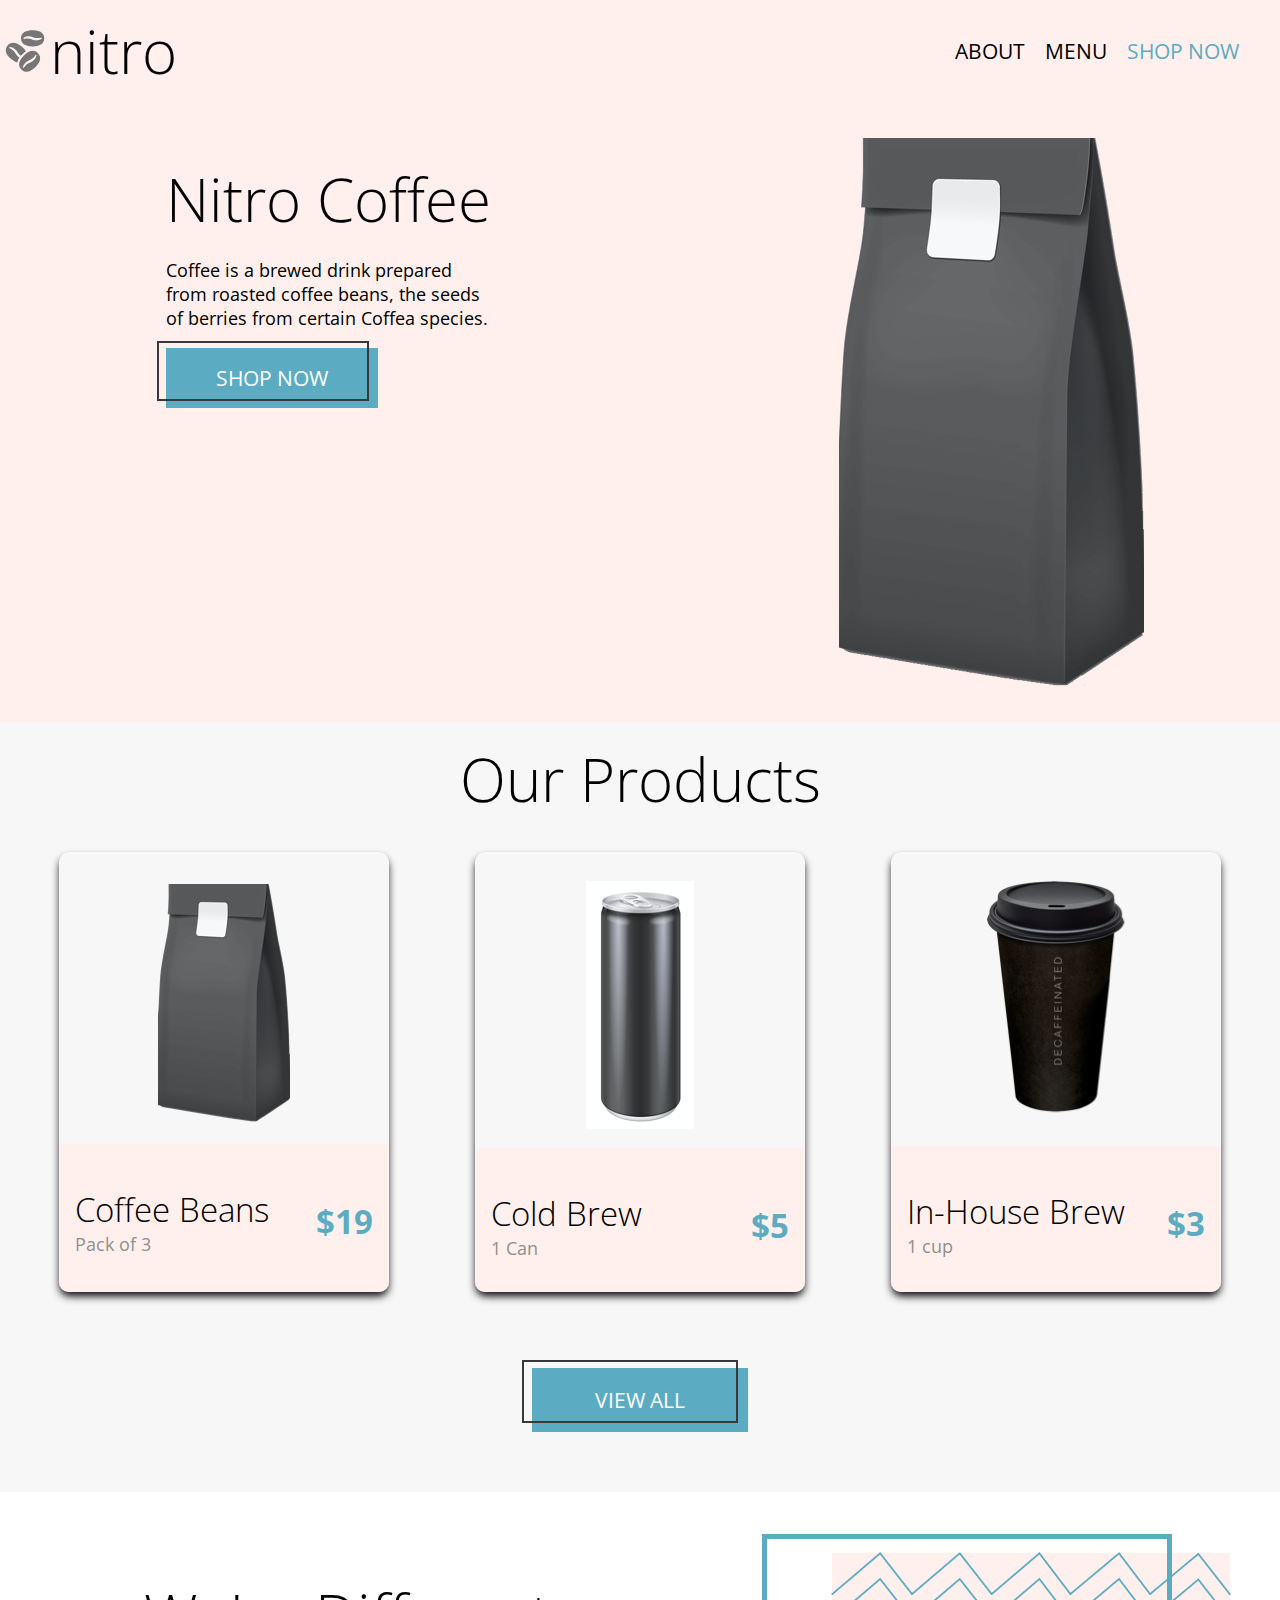
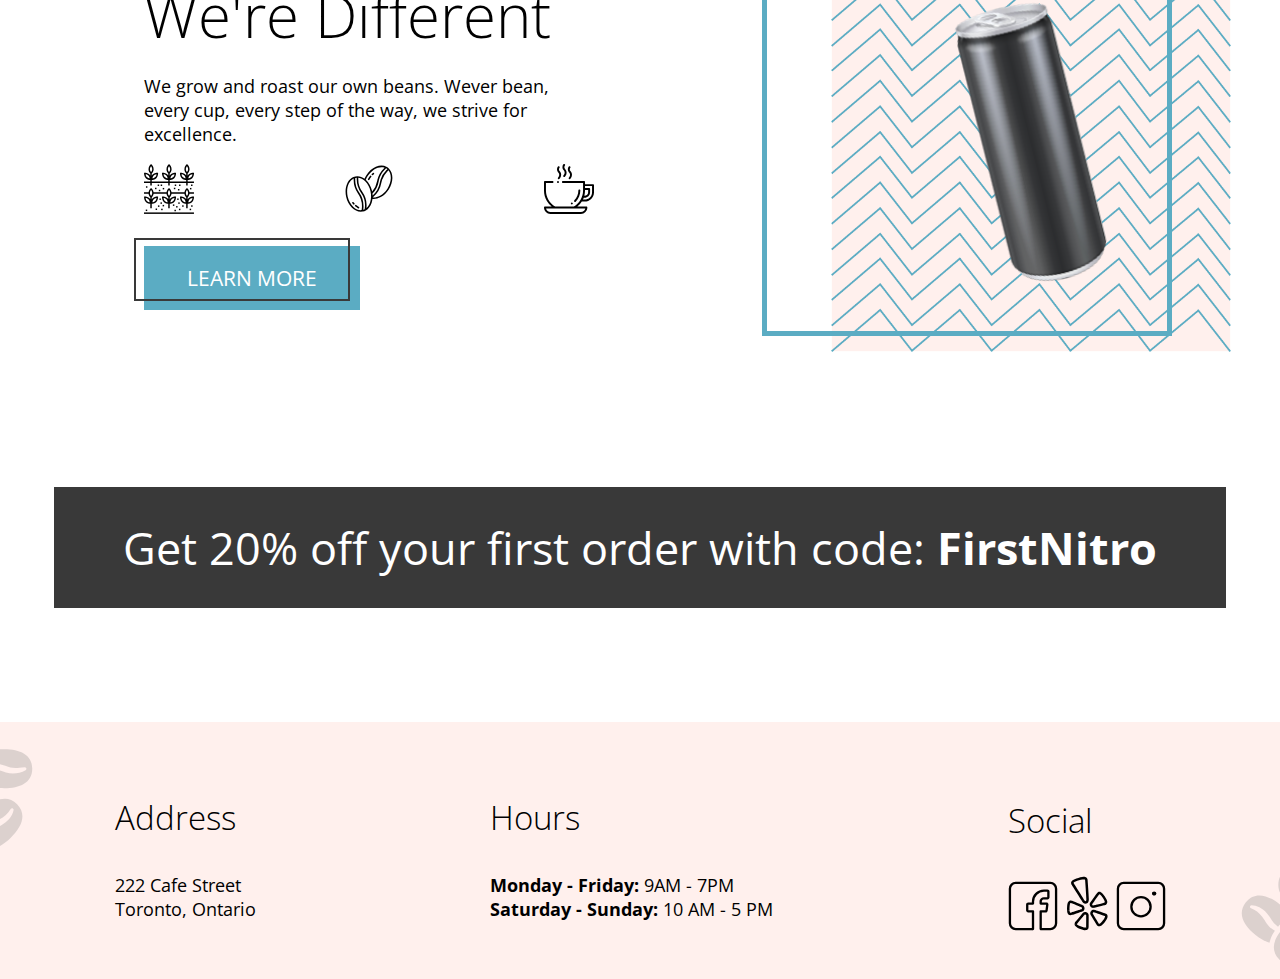
==== commit 7dc3b5b0: "add additional mixins and minor edits" ====
--- a/index.html
+++ b/index.html
@@ -67,7 +67,7 @@
             </div>
         
             <div class="main__coldbrew_card">
-                <img src="assets/images/coldbrew.png" alt="cold brew" class="main__coldbrew_card-img">
+                    <img src="assets/images/coldbrew.png" alt="cold brew" class="main__coldbrew_card-img">
                 <div class="main__coldbrew_card-bottom">
                     <div class="main__coldbrew_card-bottom-left">
                         <h3 class="main__coldbrew_card-bottom-title">Cold Brew</h3>
--- a/scss/landing.css
+++ b/scss/landing.css
@@ -179,7 +179,7 @@
 
 .main__coffeebean_card-img {
   max-width: 100%;
-  padding: 1rem;
+  padding: 1.2rem;
   position: relative;
   top: 3%;
 }
@@ -192,8 +192,7 @@
   top: 2.5%;
   display: flex;
   flex-direction: row;
-  justify-content: space-evenly;
-  gap: 0.938rem;
+  justify-content: space-between;
 }
 
 .main__coffeebean_card-bottom-left {
@@ -201,6 +200,7 @@
   flex-direction: column;
   justify-content: center;
   align-items: flex-start;
+  padding: 1rem;
 }
 
 .main__coffeebean_card-bottom-title {
@@ -214,6 +214,8 @@
 
 .main__coffeebean_card-bottom-right {
   display: flex;
+  justify-content: flex-end;
+  padding: 1rem;
 }
 
 .main__coldbrew_card {
@@ -242,8 +244,7 @@
   top: 2.5%;
   display: flex;
   flex-direction: row;
-  justify-content: space-evenly;
-  gap: 0.938rem;
+  justify-content: space-between;
 }
 
 .main__coldbrew_card-bottom-left {
@@ -251,6 +252,7 @@
   flex-direction: column;
   justify-content: center;
   align-items: flex-start;
+  padding: 1rem;
 }
 
 .main__coldbrew_card-bottom-title {
@@ -264,6 +266,8 @@
 
 .main__coldbrew_card-bottom-right {
   display: flex;
+  justify-content: flex-end;
+  padding: 1rem;
 }
 
 .main__inhousebrew_card {
@@ -292,8 +296,7 @@
   top: 5.75%;
   display: flex;
   flex-direction: row;
-  justify-content: space-evenly;
-  gap: 0.938rem;
+  justify-content: space-between;
 }
 
 .main__inhousebrew-bottom-left {
@@ -301,6 +304,7 @@
   flex-direction: column;
   justify-content: center;
   align-items: flex-start;
+  padding: 1rem;
 }
 
 .main__inhousebrew_card-bottom-title {
@@ -314,6 +318,8 @@
 
 .main__inhousebrew_card-bottom-right {
   display: flex;
+  justify-content: flex-end;
+  padding: 1rem;
 }
 
 .main__button-card {
@@ -435,9 +441,9 @@
   position: absolute;
   border: 5px solid #5BACC3;
   width: 25rem;
-  height: 25rem;
+  height: 24.5rem;
   bottom: 1rem;
-  left: 5.5rem;
+  right: 5.5rem;
 }
 
 .section__discount-card {
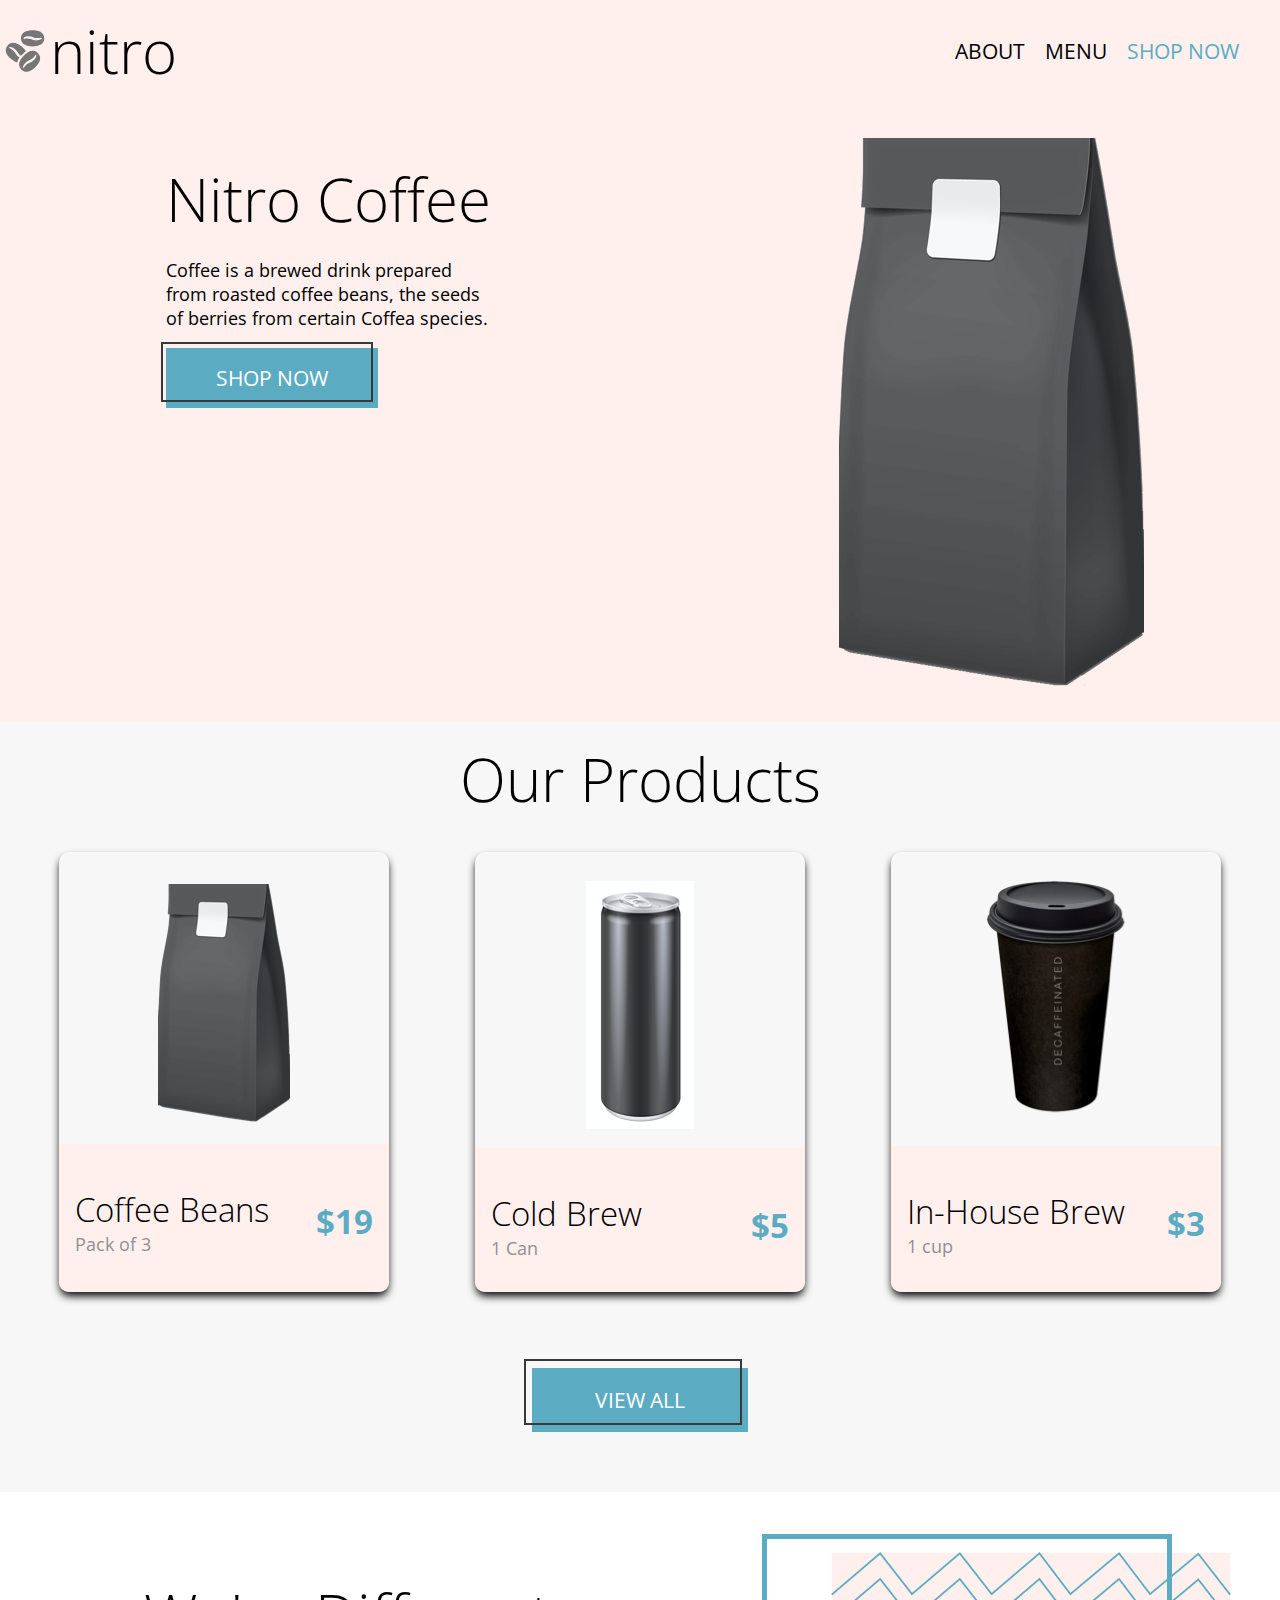
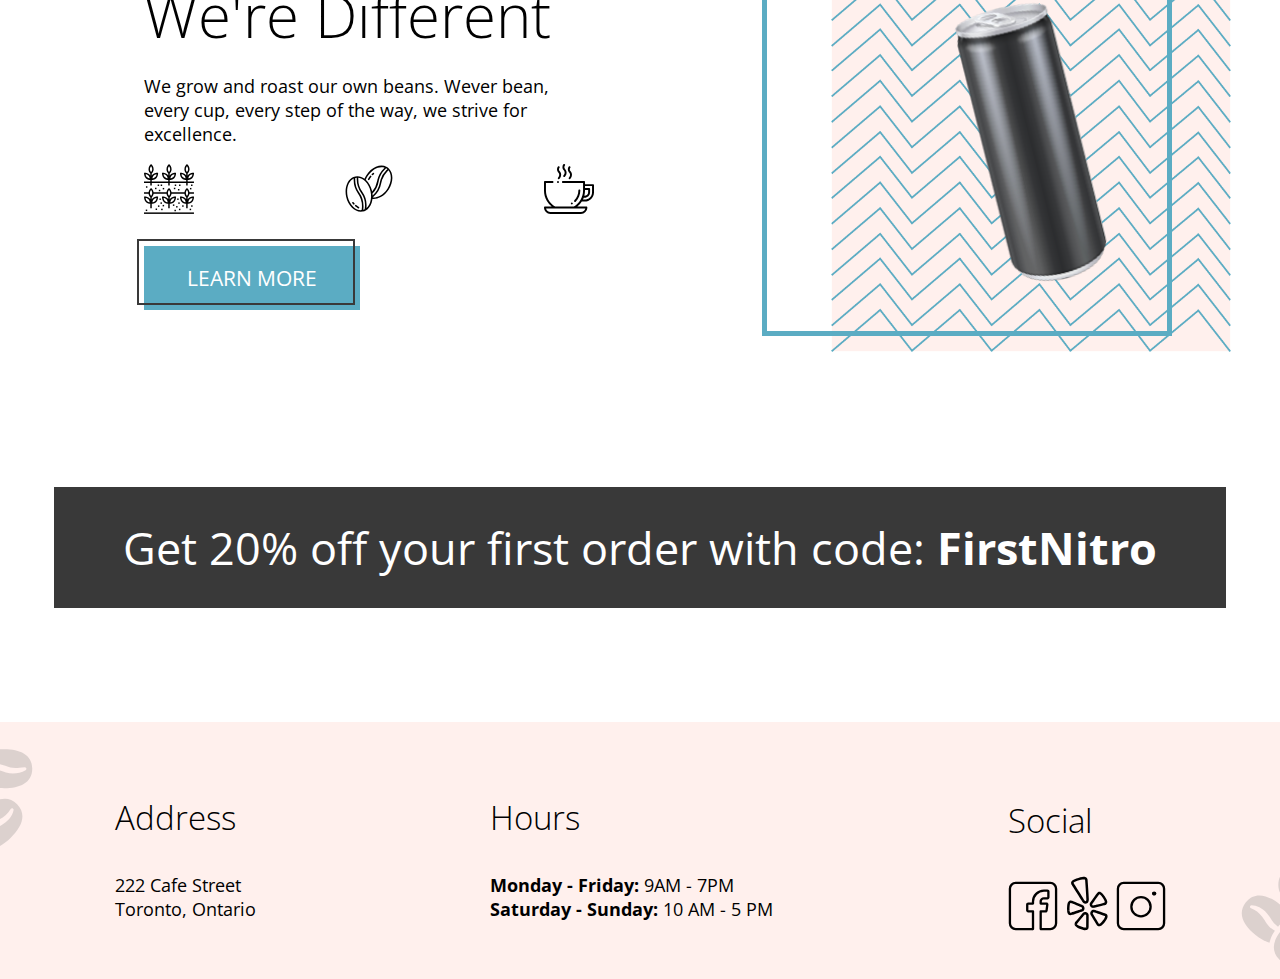
==== commit 06ba5bed: "exercise 17 commit" ====
--- a/index.html
+++ b/index.html
@@ -116,7 +116,7 @@
             </div>
             <div class="section__descr-container-right">
                 <img src="assets/images/coldbrewbackground.png" alt="zigzag background" class="section__descr-bckgr-img">
-                <img src="assets/images/tiltedcan.png" alt="tilted can" class="section__decr-img-can"> 
+                <img src="assets/images/tiltedcan.png" alt="tilted can" class="section__descr-img-can"> 
                 <div class="section__descr-img-border"></div>
             </div>
         </div>
--- a/scss/landing.css
+++ b/scss/landing.css
@@ -122,6 +122,7 @@
   font-weight: 400;
   font-size: 1.313rem;
   position: relative;
+  z-index: 1;
   width: 11.25rem;
   text-align: center;
   padding: 1rem;
@@ -137,8 +138,15 @@
   border: 2px solid #393939;
   width: 13rem;
   height: 3.5rem;
-  bottom: 0.422rem;
-  right: 0.563rem;
+  bottom: 0.4rem;
+  right: 0.3rem;
+  z-index: 3;
+  transition-duration: 0.1s;
+}
+
+.section__button-shop-border:active {
+  position: absolute;
+  transform: translate(0.3rem, 0.4rem);
 }
 
 .section__intro-img {
@@ -341,6 +349,7 @@
   font-size: 1.313rem;
   margin: auto;
   position: relative;
+  z-index: 1;
   width: 11.25rem;
   text-align: center;
   padding: 1rem;
@@ -353,10 +362,17 @@
 .main__button-view-border {
   position: absolute;
   border: 2px solid #393939;
-  width: 13.25rem;
-  height: 3.7rem;
-  bottom: 0.438rem;
-  right: 0.5rem;
+  width: 13.35rem;
+  height: 3.875rem;
+  bottom: 0.25em;
+  right: 0.25rem;
+  z-index: 3;
+  transition-duration: 0.1s;
+}
+
+.main__button-view-border:active {
+  position: absolute;
+  transform: translate(0.3975rem, 0.49rem);
 }
 
 .section__descr-container {
@@ -404,15 +420,22 @@
   width: 11.25rem;
   text-align: center;
   padding: 1rem;
+  z-index: 1;
 }
 
 .section__descr-button-border {
   position: absolute;
   border: 2px solid #393939;
-  width: 13.25rem;
-  height: 3.7rem;
-  bottom: 0.438rem;
-  right: 0.5rem;
+  width: 13.35rem;
+  height: 3.85rem;
+  bottom: 0.2rem;
+  right: 0.2rem;
+  z-index: 3;
+}
+
+.section__descr-button-border:active {
+  position: absolute;
+  transform: translate(0.3rem, 0.4rem);
 }
 
 .section__descr-container-right {
@@ -430,11 +453,7 @@
   width: 25rem;
   padding-top: 1.25rem;
   position: relative;
-}
-
-.section__decr-img-can {
-  height: 17.5rem;
-  position: absolute;
+  z-index: 0;
 }
 
 .section__descr-img-border {
@@ -444,8 +463,30 @@
   height: 24.5rem;
   bottom: 1rem;
   right: 5.5rem;
-}
-
+  z-index: 0;
+}
+
+.section__descr-img-can {
+  height: 17.5rem;
+  position: absolute;
+  z-index: 3;
+}
+
+.section__descr-img-can:hover {
+  animation-name: spin;
+  animation-duration: 2s;
+  animation-iteration-count: infinite;
+  animation-timing-function: linear;
+}
+
+@keyframes spin {
+  from {
+    transform: rotate 0deg;
+  }
+  to {
+    transform: rotate 360deg;
+  }
+}
 .section__discount-card {
   background-color: #FFF;
   width: 100%;
@@ -470,8 +511,32 @@
   text-align: center;
   padding: 0.625rem 0.625rem;
   margin: auto;
-}
-
+  animation-name: flashing-color;
+  animation-duration: 2s;
+  animation-timing-function: linear;
+  animation-iteration-count: infinite;
+}
+
+@keyframes flashing-color {
+  0% {
+    background-color: #393939;
+  }
+  20% {
+    bakcground-color: #2d5661;
+  }
+  40% {
+    background-color: #519aaf;
+  }
+  60% {
+    background-color: #5BACC3;
+  }
+  80% {
+    background-color: #519aaf;
+  }
+  100% {
+    bakcground-color: #2d5661;
+  }
+}
 .footer-area {
   background-color: #FFF0ED;
   width: 100%;
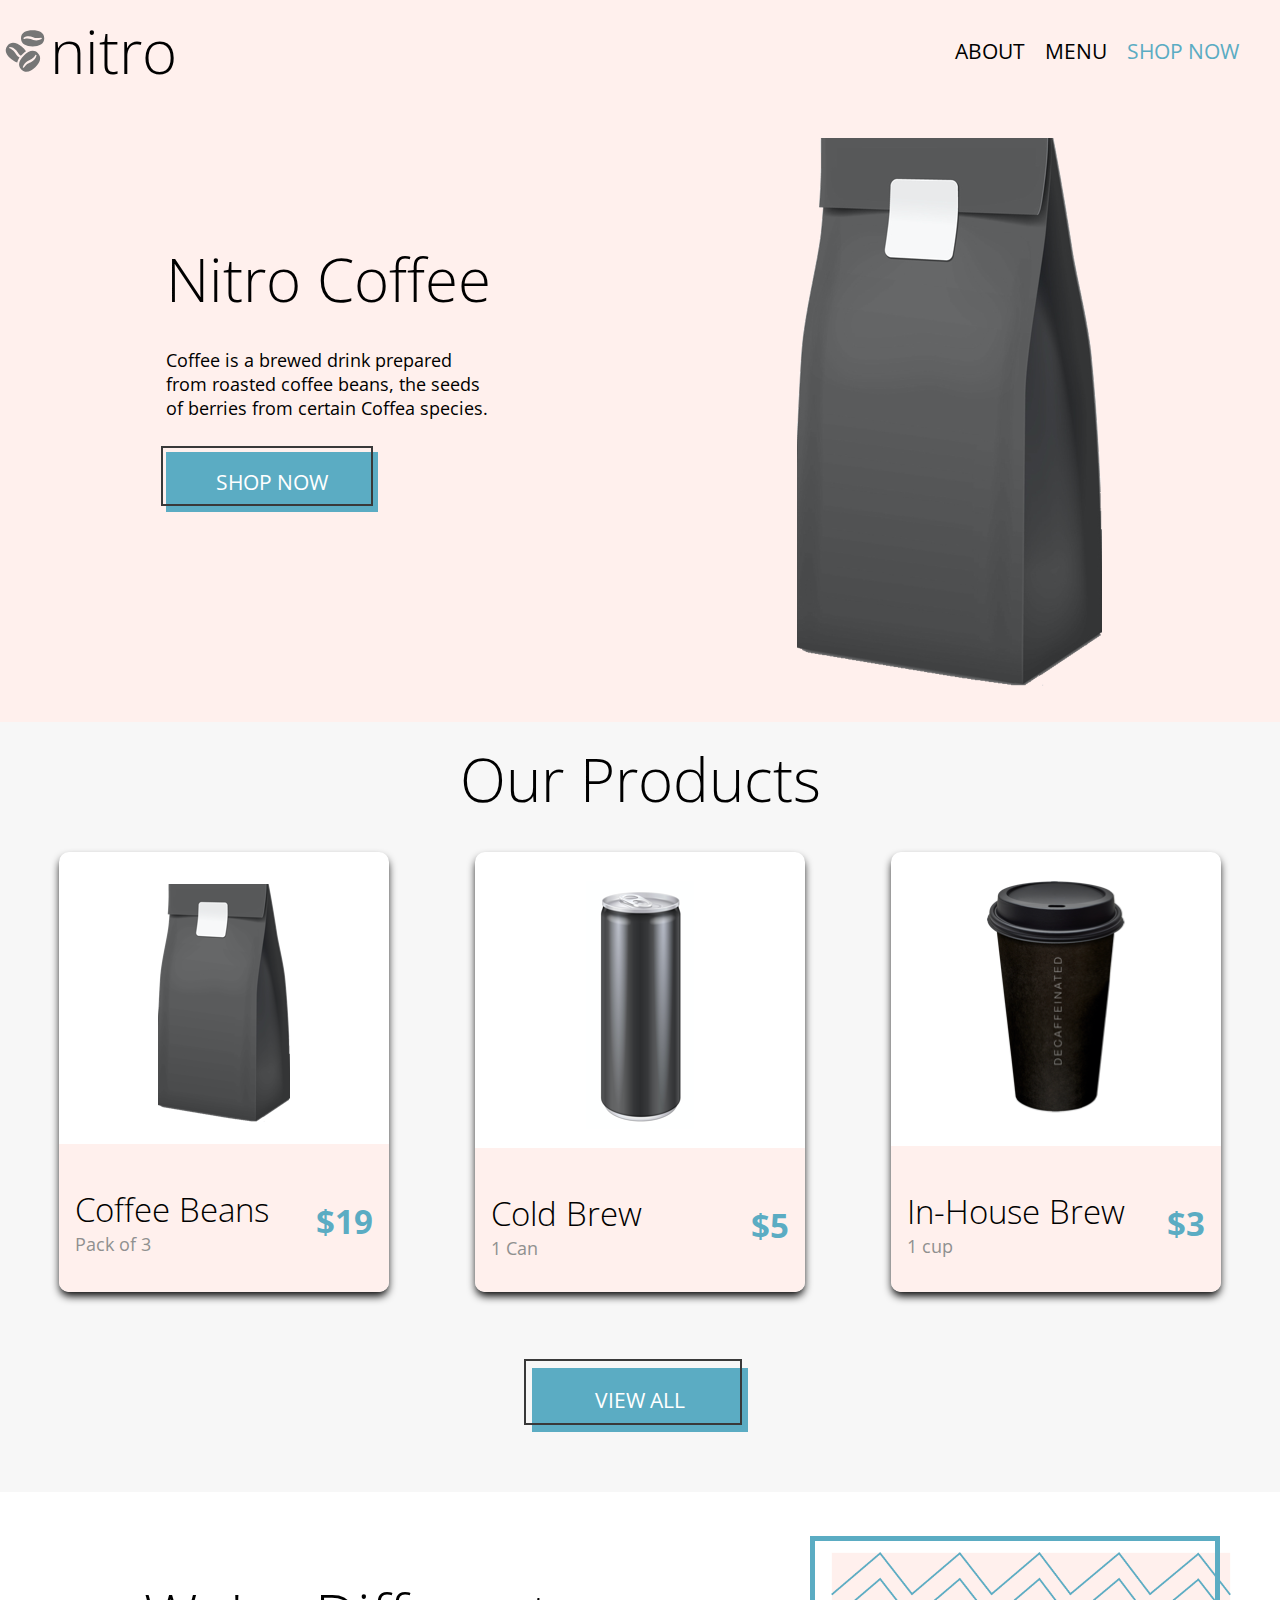
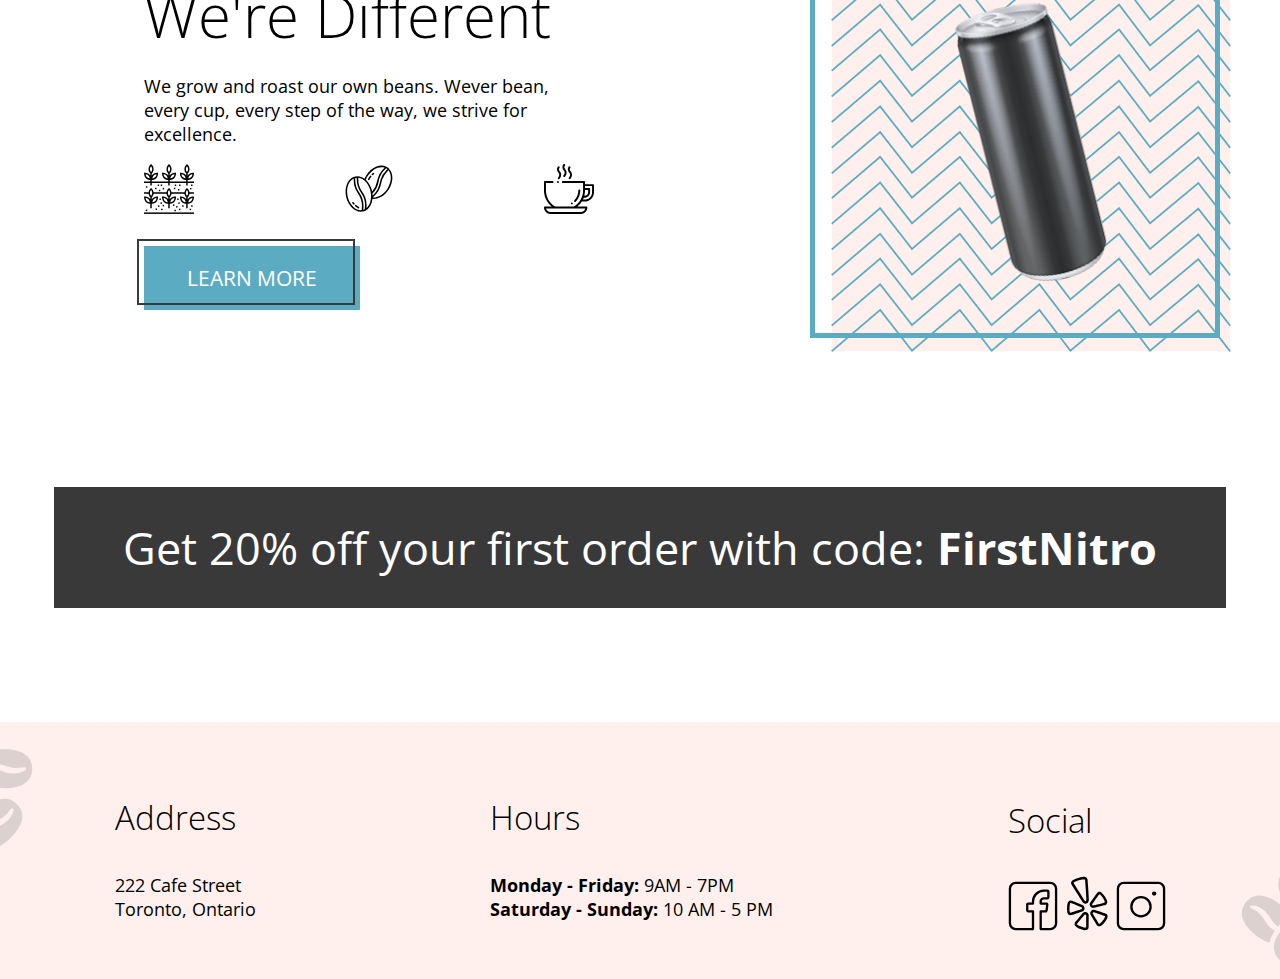
==== commit 218d92ef: "margin & padding edits" ====
--- a/index.html
+++ b/index.html
@@ -14,7 +14,7 @@
         <nav class="header__container">
             <div class="header_card-left">
                 <a href="index.html"> 
-                    <img src="/assets/logos/coffee-beans-logo-and-footer.svg" alt="coffee bean logo" class="header__img">
+                    <img src="assets/logos/coffee-beans-logo-and-footer.svg" alt="coffee bean logo" class="header__img">
                    </a>
                 <h2 class="header__nav--linktext">
                     nitro
@@ -44,7 +44,9 @@
                     <div class="section__button-shop-border"> </div>
                 </a>
         </div>
-        <img src="assets/images/coffeebeans-hero.png" alt="coffee bag" class="section__intro-img">
+        <div class="section__intro-card-right">
+            <img src="assets/images/coffeebeans-hero.png" alt="coffee bag" class="section__intro-img">
+        </div>
     </section>
 
 
--- a/scss/landing.css
+++ b/scss/landing.css
@@ -96,26 +96,31 @@
   width: 100%;
   box-sizing: border-box;
   display: flex;
+  justify-content: center;
   flex-direction: row;
+  gap: 0;
 }
 
 .section__intro-card {
   margin-left: 9.375rem;
+  margin-top: 5rem;
   display: flex;
   flex-direction: column;
 }
 
 .section__intro-title {
   text-align: left;
-  margin-bottom: 0;
+  margin-bottom: 10px;
 }
 
 .section__intro-text {
   text-align: left;
-  width: 50%;
+  width: 70%;
+  margin-bottom: 1rem;
 }
 
 .section__button-shop {
+  margin-top: 1rem;
   background-color: #5BACC3;
   color: #FFF;
   font-family: "Open Sans";
@@ -149,9 +154,15 @@
   transform: translate(0.3rem, 0.4rem);
 }
 
+.section__intro-card-right {
+  display: flex;
+  width: 100%;
+  justify-content: center;
+}
+
 .section__intro-img {
+  display: flex;
   padding: 1.25rem;
-  margin-right: 6.25rem;
 }
 
 .main__background {
@@ -183,6 +194,7 @@
   text-align: center;
   box-sizing: border-box;
   overflow: hidden;
+  background-color: #fff;
 }
 
 .main__coffeebean_card-img {
@@ -235,6 +247,7 @@
   text-align: center;
   box-sizing: border-box;
   overflow: hidden;
+  background-color: #fff;
 }
 
 .main__coldbrew_card-img {
@@ -287,6 +300,7 @@
   text-align: center;
   box-sizing: border-box;
   overflow: hidden;
+  background-color: #fff;
 }
 
 .main__inhousebrew_card-img {
@@ -457,12 +471,12 @@
 }
 
 .section__descr-img-border {
-  position: absolute;
+  position: relative;
   border: 5px solid #5BACC3;
   width: 25rem;
   height: 24.5rem;
-  bottom: 1rem;
-  right: 5.5rem;
+  bottom: 26rem;
+  right: 1rem;
   z-index: 0;
 }
 
